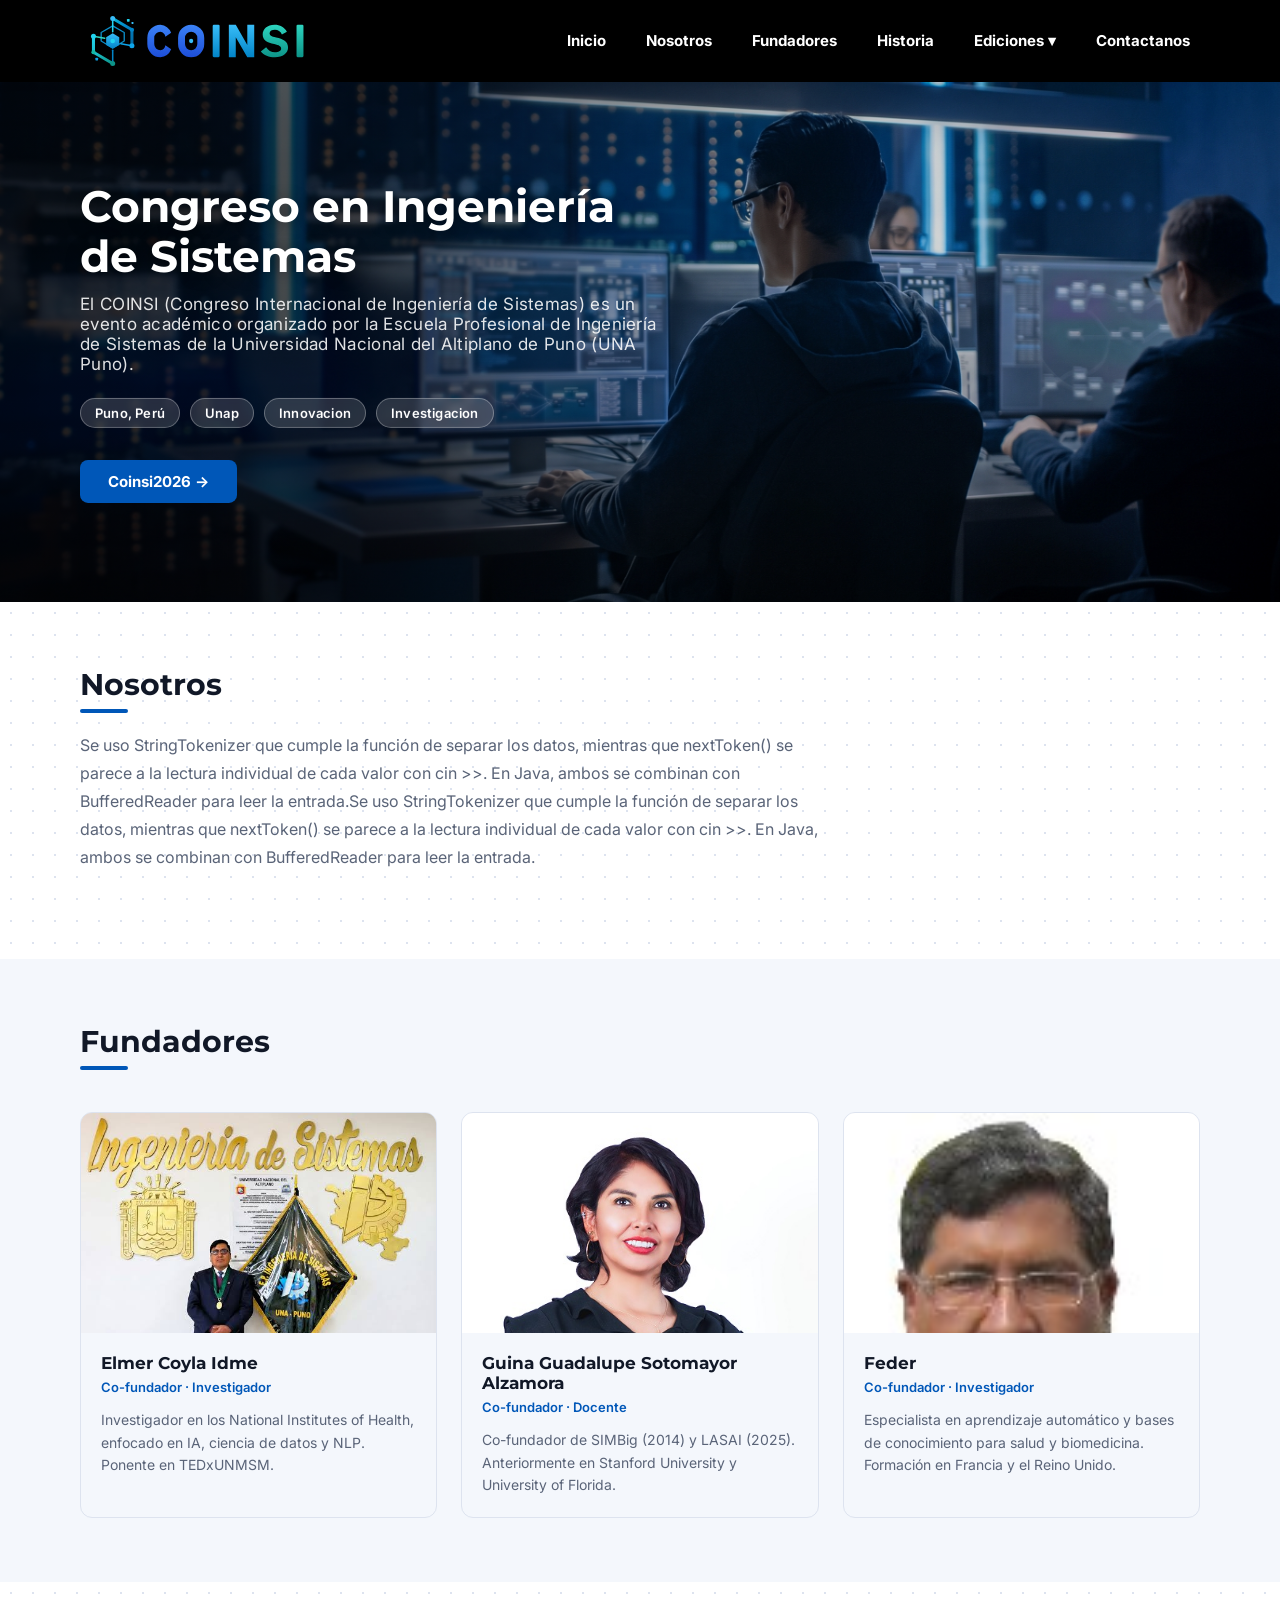
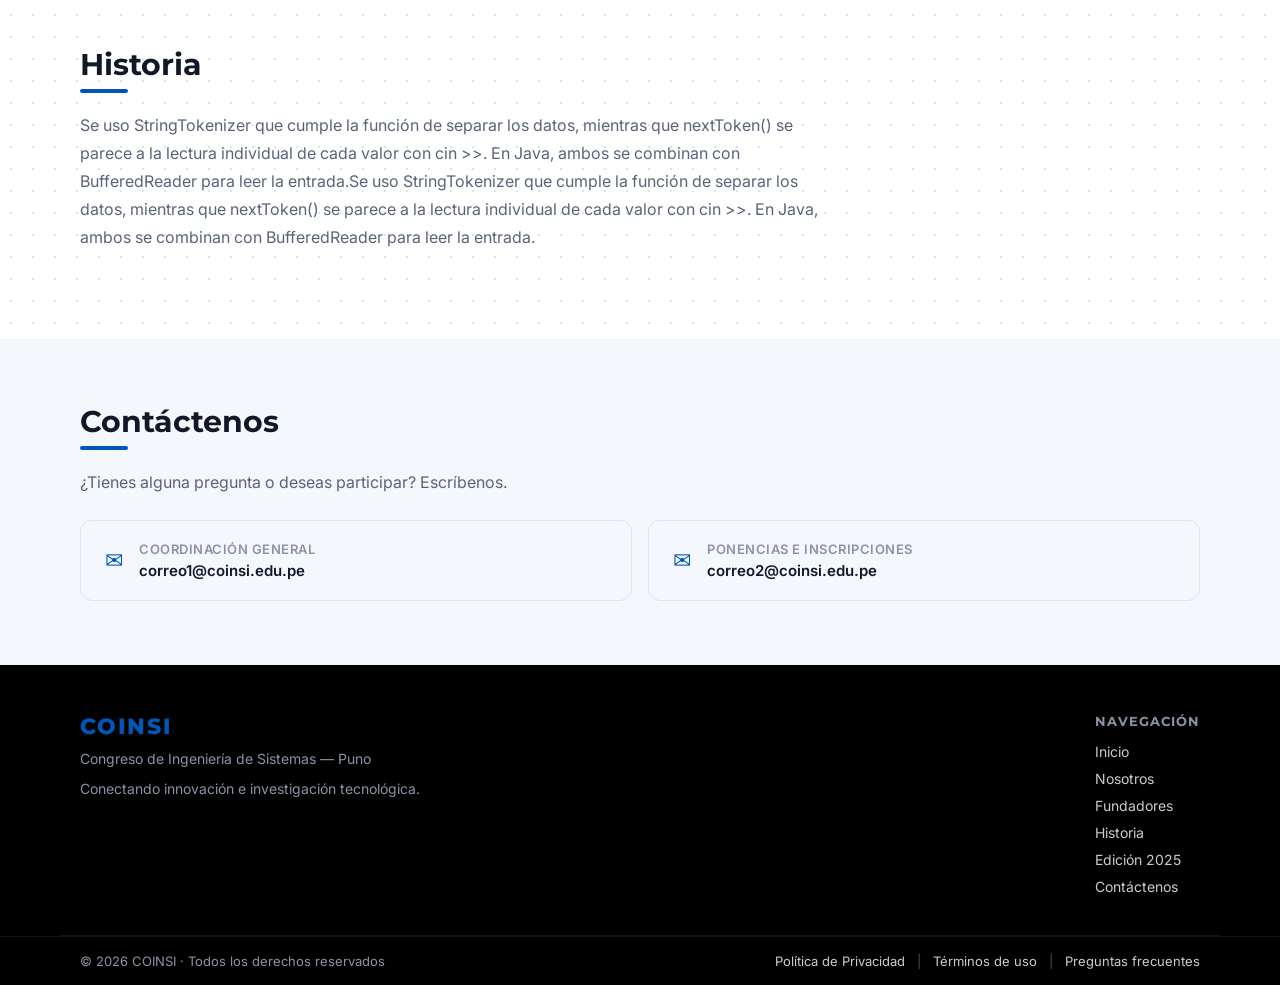
==== index.html @ d9341acd "feat(nav): menú hamburguesa en móvil y offset dinámico de anclas" ====
<!doctype html>
<html lang="en">
<head>
    <meta charset="UTF-8">
    <meta name="viewport" content="width=device-width, initial-scale=1">
    <title>Congreso de Ingenieria de Sistemas Puno</title>
    <link rel="stylesheet" href="coinsi-principal/style.css?v=4">
    <link href="https://fonts.googleapis.com/css2?family=Montserrat:wght@400;600;700;800&family=Inter:wght@400;500;600&display=swap" rel="stylesheet">

</head>
<body>

<header>
    <div class="wrap header-inner">
        <img src="coinsi-principal/images/Logocoinsi.svg" class="logoCongreso">
        <button type="button" class="menu-toggle" aria-label="Abrir menú" aria-controls="menu-principal" aria-expanded="false">
            <span></span>
            <span></span>
            <span></span>
        </button>
        <nav id="menu-principal">
            <a href="#inicio">Inicio</a>
            <a href="#nosotros">Nosotros</a>
            <a href="#fundadores">Fundadores</a>
            <a href="#historia">Historia</a>
            <details class="nav-dropdown">
                <summary>Ediciones ▾</summary>
                <div class="nav-dropdown-menu">
                    <a href="COINSI%202025/index.html" target="_blank" rel="noopener noreferrer">COINSI 2025</a>
                </div>
            </details>
            <a href="#contactenos">Contactanos</a>
        </nav>
    </div>
</header>


<main>

    <div class="portada" id="inicio">
        <img src="coinsi-principal/images/imagenPortada.jpg" class="imagenPortada">
        <div class="portada-overlay"></div>

        <div class="textoPortada">
            <h1 class="portada-titulo">Congreso en Ingeniería de Sistemas</h1>
            <p class="portada-subtitulo">
                El COINSI (Congreso Internacional de Ingeniería de Sistemas) es un evento académico organizado por la
                Escuela Profesional de Ingeniería de Sistemas de la Universidad Nacional del Altiplano de Puno (UNA Puno).
            </p>

            <div class="portada-pills">
                <span class="pill">Puno, Perú</span>
                <span class="pill">Unap</span>
                <span class="pill">Innovacion</span>
                <span class="pill">Investigacion</span>
            </div>

            <a href="#nosotros" class="portada-btn">Coinsi2026 →</a>
        </div>
    </div>


    <section class="sec" id="nosotros">
        <div class="wrap">
            <h2 class="subtitulo">Nosotros</h2>
            <p>Se uso StringTokenizer que cumple la función de separar los datos, mientras que nextToken()
                se parece a la lectura individual de cada valor con cin >>. En Java, ambos se combinan con
                BufferedReader para leer la entrada.Se uso StringTokenizer que cumple la función de separar los datos, mientras que nextToken()
                se parece a la lectura individual de cada valor con cin >>. En Java, ambos se combinan con
                BufferedReader para leer la entrada.</p>
        </div>
    </section>

    <section class="sec" id="fundadores">
        <div class="wrap">
            <h2 class="subtitulo">Fundadores</h2>
            <div class="fundadores-grid">

                <div class="tarjeta">
                    <img src="coinsi-principal/images/docentes/coyla.png" class="tarjeta-foto" alt="Elmer Coyla Idme">
                    <div class="tarjeta-info">
                        <h3>Elmer Coyla Idme</h3>
                        <p class="tarjeta-cargo">Co-fundador · Investigador</p>
                        <p>Investigador en los National Institutes of Health, enfocado en IA, ciencia de datos y NLP. Ponente en TEDxUNMSM.</p>
                    </div>
                </div>

                <div class="tarjeta">
                    <img src="coinsi-principal/images/docentes/guina.png" class="tarjeta-foto" alt="Guina Sotomayor">
                    <div class="tarjeta-info">
                        <h3>Guina Guadalupe Sotomayor Alzamora</h3>
                        <p class="tarjeta-cargo">Co-fundador · Docente</p>
                        <p>Co-fundador de SIMBig (2014) y LASAI (2025). Anteriormente en Stanford University y University of Florida.</p>
                    </div>
                </div>

                <div class="tarjeta">
                    <img src="coinsi-principal/images/docentes/feder.png" class="tarjeta-foto" alt="Feder">
                    <div class="tarjeta-info">
                        <h3>Feder</h3>
                        <p class="tarjeta-cargo">Co-fundador · Investigador</p>
                        <p>Especialista en aprendizaje automático y bases de conocimiento para salud y biomedicina. Formación en Francia y el Reino Unido.</p>
                    </div>
                </div>

            </div>
        </div>
    </section>

    <section class="sec" id="historia">
        <div class="wrap">
            <h2 class="subtitulo">Historia</h2>
            <p>Se uso StringTokenizer que cumple la función de separar los datos, mientras que nextToken()
                se parece a la lectura individual de cada valor con cin >>. En Java, ambos se combinan con
                BufferedReader para leer la entrada.Se uso StringTokenizer que cumple la función de separar los datos, mientras que nextToken()
                se parece a la lectura individual de cada valor con cin >>. En Java, ambos se combinan con
                BufferedReader para leer la entrada.</p>
        </div>
    </section>

    <section class="sec" id="contactenos">
        <div class="wrap">
            <h2 class="subtitulo">Contáctenos</h2>
            <p class="contactenos-desc">¿Tienes alguna pregunta o deseas participar? Escríbenos.</p>
            <div class="contactenos-grid">

                <a href="mailto:correo1@coinsi.edu.pe" class="contacto-card">
                    <span class="contacto-icono">✉</span>
                    <div>
                        <p class="contacto-label">Coordinación general</p>
                        <p class="contacto-email">correo1@coinsi.edu.pe</p>
                    </div>
                </a>

                <a href="mailto:correo2@coinsi.edu.pe" class="contacto-card">
                    <span class="contacto-icono">✉</span>
                    <div>
                        <p class="contacto-label">Ponencias e inscripciones</p>
                        <p class="contacto-email">correo2@coinsi.edu.pe</p>
                    </div>
                </a>

            </div>
        </div>
    </section>

</main>

<footer>
    <div class="wrap footer-inner">

        <div class="footer-marca">
            <span class="footer-nombre">COINSI</span>
            <p class="footer-desc">Congreso de Ingeniería de Sistemas — Puno</p>
            <p class="footer-desc">Conectando innovación e investigación tecnológica.</p>
        </div>

        <div class="footer-links">
            <p class="footer-titulo-links">Navegación</p>
            <a href="#inicio">Inicio</a>
            <a href="#nosotros">Nosotros</a>
            <a href="#fundadores">Fundadores</a>
            <a href="#historia">Historia</a>
            <a href="COINSI%202025/index.html" target="_blank" rel="noopener noreferrer">Edición 2025</a>
            <a href="#contactenos">Contáctenos</a>
        </div>

    </div>

    <div class="footer-legal">
        <div class="wrap footer-legal-inner">
            <p class="footer-copy">© 2026 COINSI · Todos los derechos reservados</p>
            <div class="footer-legal-links">
                <button type="button" class="legal-link" data-dialog="modal-privacidad" aria-haspopup="dialog">Política de Privacidad</button>
                <span class="legal-sep" aria-hidden="true">|</span>
                <button type="button" class="legal-link" data-dialog="modal-terminos" aria-haspopup="dialog">Términos de uso</button>
                <span class="legal-sep" aria-hidden="true">|</span>
                <button type="button" class="legal-link" data-dialog="modal-faq" aria-haspopup="dialog">Preguntas frecuentes</button>
            </div>
        </div>
    </div>
</footer>

<!-- ══════════════════════════════════════════
     VENTANAS LEGALES (sin salir de la página)
     ══════════════════════════════════════════ -->
<dialog class="legal-modal" id="modal-privacidad" aria-labelledby="titulo-privacidad">
    <div class="legal-modal-cabecera">
        <h2 id="titulo-privacidad">Política de Privacidad</h2>
        <button type="button" class="legal-modal-cerrar" aria-label="Cerrar">&times;</button>
    </div>
    <div class="legal-modal-cuerpo">
        <p>En COINSI respetamos tu privacidad. Esta política explica qué información podemos recopilar cuando visitas este sitio y cómo la utilizamos.</p>

        <h3>Información que recopilamos</h3>
        <p>Este sitio no cuenta con formularios de registro. Solo recibimos los datos que tú nos envías voluntariamente por correo electrónico (por ejemplo, tu nombre, correo y mensaje) cuando escribes a nuestras direcciones de contacto.</p>

        <h3>Uso de la información</h3>
        <p>Los datos que nos compartes se utilizan únicamente para responder tus consultas, coordinar inscripciones o ponencias y enviarte información relacionada con el congreso. No vendemos ni compartimos tu información con terceros para fines publicitarios.</p>

        <h3>Cookies</h3>
        <p>Este sitio no utiliza cookies de seguimiento ni de publicidad. El navegador puede almacenar información técnica necesaria para el funcionamiento de la página.</p>

        <h3>Enlaces externos</h3>
        <p>La página puede incluir enlaces a sitios de terceros, como ediciones anteriores o redes sociales. No somos responsables de las políticas de privacidad de esos sitios.</p>

        <h3>Tus derechos</h3>
        <p>Puedes solicitar el acceso, la corrección o la eliminación de los datos que nos hayas enviado escribiendo a <a href="mailto:correo1@coinsi.edu.pe">correo1@coinsi.edu.pe</a>.</p>

        <h3>Cambios en esta política</h3>
        <p>Podemos actualizar esta política cuando sea necesario. La versión vigente será siempre la publicada en esta página.</p>

        <p class="legal-nota">Última actualización: 2026</p>
    </div>
</dialog>

<dialog class="legal-modal" id="modal-terminos" aria-labelledby="titulo-terminos">
    <div class="legal-modal-cabecera">
        <h2 id="titulo-terminos">Términos de uso</h2>
        <button type="button" class="legal-modal-cerrar" aria-label="Cerrar">&times;</button>
    </div>
    <div class="legal-modal-cuerpo">
        <p>Al navegar por este sitio aceptas los siguientes términos. Si no estás de acuerdo, te pedimos no utilizar la página.</p>

        <h3>Finalidad del sitio</h3>
        <p>Este sitio tiene fines informativos y académicos: difundir el COINSI, sus actividades, ediciones anteriores y canales de contacto.</p>

        <h3>Propiedad intelectual</h3>
        <p>Los textos, logotipos, imágenes y demás contenidos pertenecen a COINSI, a la Universidad Nacional del Altiplano de Puno o se utilizan con autorización. No está permitida su reproducción o uso comercial sin autorización previa.</p>

        <h3>Uso adecuado</h3>
        <p>Te comprometes a utilizar el sitio de forma lícita y respetuosa. No está permitido intentar vulnerar su seguridad, alterar su contenido ni usarlo para fines que perjudiquen a terceros.</p>

        <h3>Exactitud de la información</h3>
        <p>Procuramos mantener la información actualizada. Sin embargo, las fechas, el programa y otras actividades pueden cambiar; la información oficial se comunicará por esta página y por nuestros canales de contacto.</p>

        <h3>Enlaces externos</h3>
        <p>Los enlaces a otros sitios se ofrecen como referencia. No controlamos ni somos responsables de su contenido o disponibilidad.</p>

        <h3>Modificaciones</h3>
        <p>Podemos actualizar estos términos en cualquier momento. El uso continuado del sitio implica la aceptación de la versión vigente.</p>

        <h3>Contacto</h3>
        <p>Para cualquier consulta sobre estos términos, escríbenos a <a href="mailto:correo1@coinsi.edu.pe">correo1@coinsi.edu.pe</a>.</p>

        <p class="legal-nota">Última actualización: 2026</p>
    </div>
</dialog>

<dialog class="legal-modal" id="modal-faq" aria-labelledby="titulo-faq">
    <div class="legal-modal-cabecera">
        <h2 id="titulo-faq">Preguntas frecuentes</h2>
        <button type="button" class="legal-modal-cerrar" aria-label="Cerrar">&times;</button>
    </div>
    <div class="legal-modal-cuerpo">
        <details class="faq-item">
            <summary>¿Qué es COINSI?</summary>
            <p>COINSI es el Congreso Internacional de Ingeniería de Sistemas, organizado por la Escuela Profesional de Ingeniería de Sistemas de la Universidad Nacional del Altiplano de Puno. Es un espacio para compartir investigación, innovación y experiencias en el área.</p>
        </details>

        <details class="faq-item">
            <summary>¿Dónde se realiza el congreso?</summary>
            <p>En Puno, Perú, en la Universidad Nacional del Altiplano. Las fechas y el lugar exacto se publican en la portada de este sitio y en nuestros canales oficiales.</p>
        </details>

        <details class="faq-item">
            <summary>¿Cómo puedo participar?</summary>
            <p>Puedes participar como asistente, ponente o institución colaboradora. Escríbenos a <a href="mailto:correo1@coinsi.edu.pe">correo1@coinsi.edu.pe</a> y te orientaremos según tu caso.</p>
        </details>

        <details class="faq-item">
            <summary>¿Cómo me inscribo?</summary>
            <p>La inscripción se habilita según el cronograma del congreso. Para conocer el proceso y las tarifas vigentes, consulta con el equipo de coordinación en <a href="mailto:correo2@coinsi.edu.pe">correo2@coinsi.edu.pe</a>.</p>
        </details>

        <details class="faq-item">
            <summary>¿Puedo presentar un trabajo?</summary>
            <p>Sí. Las convocatorias para ponencias se anuncian en esta página y en nuestras redes. Escríbenos para conocer los requisitos, plazos y áreas temáticas.</p>
        </details>

        <details class="faq-item">
            <summary>¿Dónde puedo ver ediciones anteriores?</summary>
            <p>Puedes visitar la edición <a href="COINSI%202025/index.html" target="_blank" rel="noopener noreferrer">COINSI 2025</a> desde el menú de navegación.</p>
        </details>

        <details class="faq-item">
            <summary>¿Cómo puedo contactarlos?</summary>
            <p>Escríbenos a <a href="mailto:correo1@coinsi.edu.pe">correo1@coinsi.edu.pe</a> (coordinación general) o a <a href="mailto:correo2@coinsi.edu.pe">correo2@coinsi.edu.pe</a> (ponencias e inscripciones).</p>
        </details>
    </div>
</dialog>

<script src="coinsi-principal/script.js?v=2"></script>
</body>
</html>
---- coinsi-principal/style.css ----
:root{
    --azul:          #0057B8;  /* azul de la facultad — acento coinsi-principal  */
    --azul-hover:    #0046a0;  /* azul mas oscuro para hovers             */
    --header-bg:     #000000;  /* azul noche — header y footer            */
    --fondo:         #ffffff;  /* fondo de la pagina                      */
    --fondo-tarjeta: #f4f7fc;  /* blanco con tinte azul para tarjetas     */
    --texto:         #111827;  /* texto coinsi-principal (casi negro)             */
    --texto-suave:   #5a6478;  /* texto secundario / descripciones        */
    --texto-muted:   #8a93a6;  /* etiquetas, labels, copyright            */
    --borde:         #dde3ef;  /* bordes sutiles                          */
    --header-height: 85px;     /* Altura real del header (la ajusta JS)   */
}

html{
    scroll-behavior: smooth;
}
/* Deja libre la altura del header fijo al saltar a una seccion */
section[id],
.portada{
    scroll-margin-top: calc(var(--header-height) + 12px);
}
h1, h2, h3{
    font-family: 'Montserrat', sans-serif;
    font-weight: 700;
    color: var(--texto);
}
body{
    margin: 0;
    font-family: 'Inter', sans-serif;
    background-color: var(--fondo);
    color: var(--texto);
}

/* ══════════════════════════════════════════
   WRAP — patron de simbig.org
   Una sola clase controla el ancho maximo y
   el centrado. Todo lo que use .wrap queda
   automaticamente alineado en la misma recta.
   - max-width: ancho maximo del contenido
   - margin: 0 auto: centra el bloque
   - padding: 0 20px: margen de seguridad movil
   ══════════════════════════════════════════ */
.wrap{
    max-width: 1160px;
    margin: 0 auto;
    padding: 0 20px;
    box-sizing: border-box;
}

/* ══════════════════════════════════════════
   HEADER
   El header ocupa el 100% de ancho (color de
   fondo). El contenido interno lo centra
   .header-inner que tambien es .wrap.
   ══════════════════════════════════════════ */
header{
    background-color: var(--header-bg);
    position: sticky;
    top: 0;
    z-index: 1000;
}

.header-inner{
    display: flex;
    justify-content: space-between;
    align-items: center;
    padding-top: 10px;
    padding-bottom: 10px;
    flex-wrap: wrap;
    gap: 16px;
}

.logoCongreso{
    width: 250px;
    transition: transform 0.2s;
}
.logoCongreso:hover{
    transform: scale(1.04);
}

/* ── Botón hamburguesa (solo se muestra en móvil) ── */
.menu-toggle{
    display: none;
    flex-direction: column;
    justify-content: center;
    align-items: center;
    gap: 5px;
    width: 44px;
    height: 44px;
    padding: 0;
    border: 1px solid rgba(255,255,255,0.25);
    border-radius: 10px;
    background: transparent;
    cursor: pointer;
    flex-shrink: 0;
    transition: background-color 0.2s, border-color 0.2s;
}

.menu-toggle span{
    display: block;
    width: 22px;
    height: 2px;
    border-radius: 2px;
    background: #fff;
    transition: transform 0.25s ease, opacity 0.2s ease;
}

.menu-toggle:hover,
.menu-toggle:focus-visible{
    background: var(--azul);
    border-color: var(--azul);
}

/* Convierte las tres lineas en una X al abrir */
header.menu-abierto .menu-toggle span:nth-child(1){
    transform: translateY(7px) rotate(45deg);
}
header.menu-abierto .menu-toggle span:nth-child(2){
    opacity: 0;
}
header.menu-abierto .menu-toggle span:nth-child(3){
    transform: translateY(-7px) rotate(-45deg);
}

nav{
    display: flex;
    gap: 20px;
    font-size: 15px;
    flex-wrap: wrap;
}

nav a{
    display: inline-block;
    font-weight: bold;
    text-decoration: none;
    color: white;
    padding: 10px;
    transition: background-color 0.2s, transform 0.2s;
}

nav a:hover{
    background-color: var(--azul);
    border-radius: 15px;
    transform: scale(1.05);
}

/* ── Dropdown nativo (details/summary) ── */
.nav-dropdown{
    position: relative;
}

.nav-dropdown summary{
    display: inline-block;
    font-weight: bold;
    color: white;
    padding: 10px;
    cursor: pointer;
    font-size: 15px;
    list-style: none;            /* quita el triangulito por defecto */
    transition: background-color 0.2s, transform 0.2s;
}

.nav-dropdown summary::-webkit-details-marker{ display: none; }

.nav-dropdown summary:hover{
    background-color: var(--azul);
    border-radius: 15px;
    transform: scale(1.05);
}

.nav-dropdown-menu{
    position: absolute;
    top: calc(100% + 6px);
    left: 0;
    min-width: 160px;
    background: var(--header-bg);
    border: 1px solid rgba(255,255,255,0.12);
    border-radius: 10px;
    padding: 6px;
    box-shadow: 0 8px 20px rgba(0,0,0,0.3);
    z-index: 1100;
}

.nav-dropdown-menu a{
    display: block;
    color: white;
    text-decoration: none;
    padding: 9px 14px;
    font-size: 14px;
    font-weight: 500;
    border-radius: 7px;
    transition: background-color 0.2s;
}

.nav-dropdown-menu a:hover{
    background-color: var(--azul);
}

/* ══════════════════════════════════════════
   PORTADA
   ══════════════════════════════════════════ */
.imagenPortada{
    width: 100%;
    height: 520px;
    object-fit: cover;
    display: block;
}

.portada{
    position: relative;
}

/* Overlay oscuro sobre la foto — mejora legibilidad del texto */
.portada-overlay{
    position: absolute;
    inset: 0;                                         /* cubre toda la portada */
    background: linear-gradient(
        to right,
        rgba(0, 0, 0, 0.65) 0%,
        rgba(0, 0, 0, 0.25) 60%,
        transparent 100%
    );
}

/* left: max(20px, calc(50% - 560px)) sigue
   matematicamente el borde izquierdo del .wrap
   en cualquier tamaño de pantalla.            */
.textoPortada{
    position: absolute;
    top: 50%;
    transform: translateY(-50%);                      /* centrado vertical exacto */
    left: max(20px, calc(50% - 560px));
    color: white;
    max-width: 600px;
    z-index: 1;                                       /* encima del overlay */
}

.portada-titulo{
    margin: 0 0 12px 0;
    font-size: 44px;
    color: white;
    line-height: 1.15;
    text-shadow: 0 2px 16px rgba(0,0,0,0.4);
}

.portada-subtitulo{
    margin: 0 0 24px 0;
    font-size: 17px;
    color: rgba(255,255,255,0.88);
    font-weight: 400;
    letter-spacing: 0.3px;
}

/* Cajitas en fila debajo del subtitulo */
.portada-pills{
    display: flex;
    flex-wrap: wrap;
    gap: 10px;
    margin-bottom: 32px;
}

.pill{
    background: rgba(255,255,255,0.15);
    border: 1px solid rgba(255,255,255,0.3);
    color: white;
    font-size: 13px;
    font-weight: 600;
    padding: 6px 14px;
    border-radius: 999px;
    backdrop-filter: blur(4px);
    letter-spacing: 0.2px;
}

/* Boton CTA */
.portada-btn{
    display: inline-block;
    background-color: var(--azul);
    color: white;
    text-decoration: none;
    font-weight: 700;
    font-size: 15px;
    padding: 12px 28px;
    border-radius: 8px;
    transition: background-color 0.2s, transform 0.2s;
}

.portada-btn:hover{
    background-color: var(--azul-hover);
    transform: translateY(-2px);
}

/* ══════════════════════════════════════════
   SECCIONES — fondos alternados
   odd  (1,3) = blanco con puntitos
   even (2,4) = azul muy claro, sin puntitos
   ══════════════════════════════════════════ */
.sec{
    padding: 64px 0;
}

/* Titulos de cada seccion con linea azul decorativa */
.subtitulo{
    font-size: 30px;
    margin: 0 0 28px 0;
    position: relative;
    display: inline-block;
}

.subtitulo::after{
    content: '';
    position: absolute;
    bottom: -10px;
    left: 0;
    width: 48px;
    height: 4px;
    background-color: var(--azul);
    border-radius: 2px;
}

/* Parrafos de lectura general estilizados para maxima legibilidad */
.sec > .wrap > p{
    color: var(--texto-suave);
    line-height: 1.75;
    font-size: 16px;
    max-width: 760px;
    margin: 0 0 24px 0;
}

/* Secciones impares: fondo blanco + patron de puntos con CSS puro */
.sec:nth-of-type(odd){
    background-color: var(--fondo);
    background-image: radial-gradient(circle, var(--borde) 1.2px, transparent 1.2px);
    background-size: 22px 22px;
}

/* Secciones pares: fondo azul claro, limpio */
.sec:nth-of-type(even){
    background-color: var(--fondo-tarjeta);
}

/* ══════════════════════════════════════════
   FUNDADORES
   ══════════════════════════════════════════ */
.fundadores{
    padding: 40px 0;
}

.fundadores-grid{
    display: grid;
    grid-template-columns: repeat(auto-fit, minmax(260px, 1fr));
    gap: 24px;
    margin-top: 24px;
}

.tarjeta{
    background: var(--fondo-tarjeta);
    border-radius: 12px;
    overflow: hidden;
    border: 1px solid var(--borde);
    transition: transform 0.2s, box-shadow 0.2s;
}

.tarjeta:hover{
    transform: translateY(-4px);
    box-shadow: 0 8px 24px rgba(0, 87, 184, 0.12);
}

/* La foto ocupa el ancho completo de la tarjeta.
   object-position: top muestra la cara, no el torso.
   background-color: placeholder mientras no hay foto. */
.tarjeta-foto{
    width: 100%;
    height: 220px;
    object-fit: cover;
    object-position: top;
    display: block;
    background-color: var(--borde);
}

.tarjeta-info{
    padding: 20px;
}

.tarjeta-info h3{
    margin: 0 0 4px 0;
    font-size: 17px;
}

.tarjeta-info .tarjeta-cargo{
    margin: 0 0 12px 0;
    font-size: 13px;
    font-weight: 600;
    color: var(--azul);
}

.tarjeta-info p{
    margin: 0;
    font-size: 14px;
    color: var(--texto-suave);
    line-height: 1.6;
}

/* ══════════════════════════════════════════
   CONTACTENOS
   ══════════════════════════════════════════ */
.contactenos{
    padding: 40px 0;
}

.contactenos-desc{
    margin: 0 0 24px 0;
    color: var(--texto-suave);
    font-size: 15px;
}

.contactenos-grid{
    display: grid;
    grid-template-columns: repeat(auto-fit, minmax(260px, 1fr));
    gap: 16px;
}

.contacto-card{
    display: flex;
    align-items: center;
    gap: 16px;
    padding: 20px 24px;
    background: var(--fondo-tarjeta);
    border-radius: 12px;
    border: 1px solid var(--borde);
    text-decoration: none;
    color: inherit;
    transition: border-color 0.2s, box-shadow 0.2s;
}

.contacto-card:hover{
    border-color: var(--azul);
    box-shadow: 0 4px 16px rgba(0, 87, 184, 0.1);
}

.contacto-icono{
    font-size: 22px;
    color: var(--azul);
    flex-shrink: 0;
}

.contacto-card .contacto-label{
    margin: 0 0 4px 0;
    font-size: 13px;
    font-weight: 600;
    color: var(--texto-muted);
    text-transform: uppercase;
    letter-spacing: 0.5px;
}

.contacto-card .contacto-email{
    margin: 0;
    font-size: 15px;
    font-weight: 600;
    color: var(--texto);
}

/* ══════════════════════════════════════════
   FOOTER
   ══════════════════════════════════════════ */
footer{
    background-color: var(--header-bg);
    color: white;
    padding-top: 48px;
}

.footer-inner{
    display: flex;
    justify-content: space-between;
    align-items: flex-start;
    gap: 40px;
    padding-bottom: 40px;
    border-bottom: 1px solid rgba(255,255,255,0.08);
}

.footer-marca{
    display: flex;
    flex-direction: column;
    gap: 8px;
}

.footer-nombre{
    font-family: 'Montserrat', sans-serif;
    font-size: 22px;
    font-weight: 800;
    letter-spacing: 2px;
    color: var(--azul);
}

.footer-desc{
    margin: 0;
    color: var(--texto-muted);
    font-size: 14px;
    line-height: 1.6;
}

.footer-links{
    display: flex;
    flex-direction: column;
    gap: 10px;
}

.footer-titulo-links{
    margin: 0 0 4px 0;
    font-family: 'Montserrat', sans-serif;
    font-weight: 700;
    font-size: 13px;
    letter-spacing: 1px;
    text-transform: uppercase;
    color: var(--texto-muted);
}

.footer-links a{
    text-decoration: none;
    color: #ccc;
    font-size: 14px;
    transition: color 0.2s;
}

.footer-links a:hover{
    color: var(--azul);
}

/* ── Barra legal inferior ── */
.footer-legal{
    border-top: 1px solid rgba(255,255,255,0.08);
}

.footer-legal-inner{
    display: flex;
    justify-content: space-between;
    align-items: center;
    gap: 16px;
    flex-wrap: wrap;
    padding-top: 16px;
    padding-bottom: 16px;
}

.footer-copy{
    margin: 0;
    font-size: 13px;
    color: var(--texto-muted);
}

.footer-legal-links{
    display: flex;
    align-items: center;
    gap: 12px;
    flex-wrap: wrap;
    font-size: 13px;
}

.legal-link{
    background: none;
    border: 0;
    padding: 0;
    font-family: inherit;
    font-size: 13px;
    color: #ccc;
    cursor: pointer;
    transition: color 0.2s;
}

.legal-link:hover,
.legal-link:focus-visible{
    color: var(--azul);
    text-decoration: underline;
}

.legal-sep{
    color: rgba(255,255,255,0.3);
}

/* ══════════════════════════════════════════
   VENTANAS LEGALES (Privacy, Terms, FAQ)
   Se abren sobre la misma página, sin
   cargar un HTML completo adicional.
   ══════════════════════════════════════════ */
body.modal-abierto{
    overflow: hidden;
}

.legal-modal{
    width: min(720px, calc(100% - 40px));
    max-height: 85vh;
    margin: auto;
    padding: 0;
    border: 0;
    border-radius: 14px;
    background: var(--fondo);
    color: var(--texto);
    box-shadow: 0 24px 60px rgba(0,0,0,0.35);
    overflow: hidden;
}

.legal-modal[open]{
    display: flex;
    flex-direction: column;
    animation: modalIn 0.22s ease-out;
}

.legal-modal::backdrop{
    background: rgba(0,0,0,0.6);
    backdrop-filter: blur(2px);
}

@keyframes modalIn{
    from{ opacity: 0; transform: translateY(12px) scale(0.98); }
    to{ opacity: 1; transform: translateY(0) scale(1); }
}

.legal-modal-cabecera{
    display: flex;
    align-items: center;
    justify-content: space-between;
    gap: 16px;
    padding: 20px 26px;
    border-bottom: 1px solid var(--borde);
    background: var(--fondo-tarjeta);
}

.legal-modal-cabecera h2{
    margin: 0;
    font-size: 21px;
    color: var(--texto);
}

.legal-modal-cerrar{
    flex-shrink: 0;
    width: 36px;
    height: 36px;
    display: grid;
    place-items: center;
    border: 0;
    border-radius: 50%;
    background: transparent;
    color: var(--texto-suave);
    font-size: 26px;
    line-height: 1;
    cursor: pointer;
    transition: background-color 0.2s, color 0.2s;
}

.legal-modal-cerrar:hover,
.legal-modal-cerrar:focus-visible{
    background: var(--azul);
    color: white;
}

.legal-modal-cuerpo{
    padding: 24px 26px 28px;
    overflow-y: auto;
    color: var(--texto-suave);
    font-size: 15px;
    line-height: 1.75;
}

.legal-modal-cuerpo p{
    margin: 0 0 14px 0;
}

.legal-modal-cuerpo h3{
    margin: 22px 0 8px 0;
    font-size: 16px;
    color: var(--texto);
}

.legal-modal-cuerpo h3:first-child{
    margin-top: 0;
}

.legal-modal-cuerpo a{
    color: var(--azul);
    font-weight: 600;
    text-decoration: none;
}

.legal-modal-cuerpo a:hover{
    text-decoration: underline;
}

.legal-nota{
    margin-top: 22px !important;
    padding-top: 14px;
    border-top: 1px solid var(--borde);
    font-size: 12px;
    color: var(--texto-muted);
}

/* ── Preguntas frecuentes (acordeón) ── */
.faq-item{
    border: 1px solid var(--borde);
    border-radius: 10px;
    padding: 0 16px;
    margin-bottom: 10px;
    background: var(--fondo-tarjeta);
    transition: border-color 0.2s;
}

.faq-item[open]{
    border-color: var(--azul);
}

.faq-item summary{
    padding: 14px 0;
    font-family: 'Montserrat', sans-serif;
    font-size: 14.5px;
    font-weight: 600;
    color: var(--texto);
    cursor: pointer;
    list-style: none;
}

.faq-item summary::-webkit-details-marker{
    display: none;
}

.faq-item summary::after{
    content: '+';
    float: right;
    margin-left: 12px;
    color: var(--azul);
    font-size: 18px;
    line-height: 1;
}

.faq-item[open] summary::after{
    content: '−';
}

.faq-item p{
    margin: 0 0 14px 0;
    font-size: 14px;
}

/* ── Responsive ── */
@media (max-width: 640px){
    .footer-legal-inner{
        flex-direction: column;
        justify-content: center;
        text-align: center;
    }

    .footer-legal-links{
        justify-content: center;
        gap: 10px 16px;
    }

    .legal-sep{
        display: none;
    }

    .legal-modal-cabecera{
        padding: 16px 18px;
    }

    .legal-modal-cabecera h2{
        font-size: 18px;
    }

    .legal-modal-cuerpo{
        padding: 20px 18px 22px;
        font-size: 14px;
    }
}

/* ══════════════════════════════════════════
   NAVEGACIÓN MÓVIL
   El menú se oculta y se abre con el botón
   hamburguesa. Se cierra al elegir una opción,
   al tocar fuera o con la tecla Escape.
   ══════════════════════════════════════════ */
@media (max-width: 980px){
    .header-inner{
        flex-wrap: nowrap;
        gap: 12px;
        padding-top: 8px;
        padding-bottom: 8px;
    }

    .logoCongreso{
        width: 190px;
    }

    .menu-toggle{
        display: flex;
    }

    nav{
        display: none;
        position: absolute;
        top: 100%;
        left: 0;
        right: 0;
        flex-direction: column;
        flex-wrap: nowrap;
        gap: 4px;
        padding: 10px 20px 18px;
        background: var(--header-bg);
        border-top: 1px solid rgba(255,255,255,0.12);
        box-shadow: 0 14px 24px rgba(0,0,0,0.35);
        max-height: calc(100vh - 70px);
        overflow-y: auto;
        overflow-x: hidden;
    }

    header.menu-abierto nav{
        display: flex;
    }

    nav a,
    .nav-dropdown summary{
        display: block;
        width: 100%;
        box-sizing: border-box;
        padding: 12px 14px;
        font-size: 16px;
        border-radius: 9px;
    }

    nav a:hover,
    .nav-dropdown summary:hover{
        transform: none;
    }

    .nav-dropdown{
        width: 100%;
    }

    .nav-dropdown-menu{
        position: static;
        min-width: 0;
        margin: 2px 0 6px;
        padding: 4px;
        background: rgba(255,255,255,0.06);
        border: 0;
        box-shadow: none;
    }

    .nav-dropdown-menu a{
        padding: 11px 14px;
        font-size: 15px;
    }
}
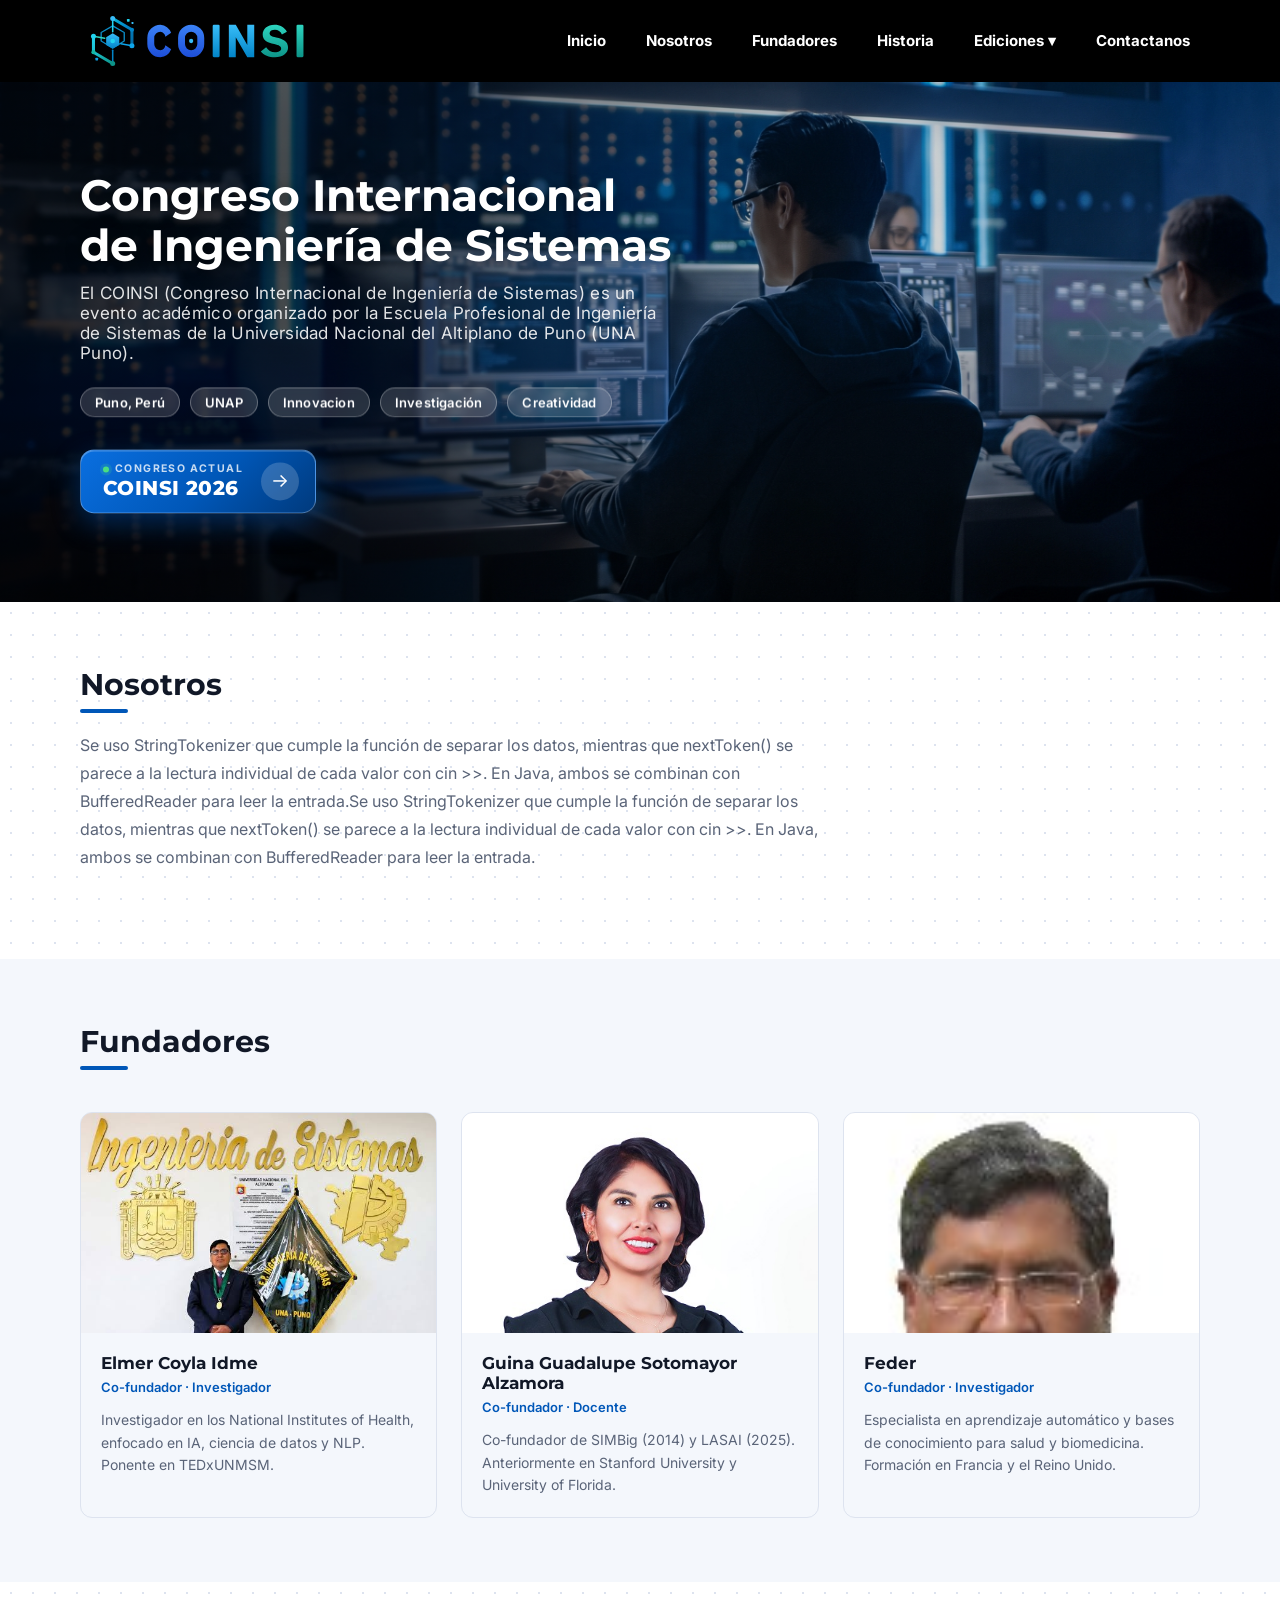
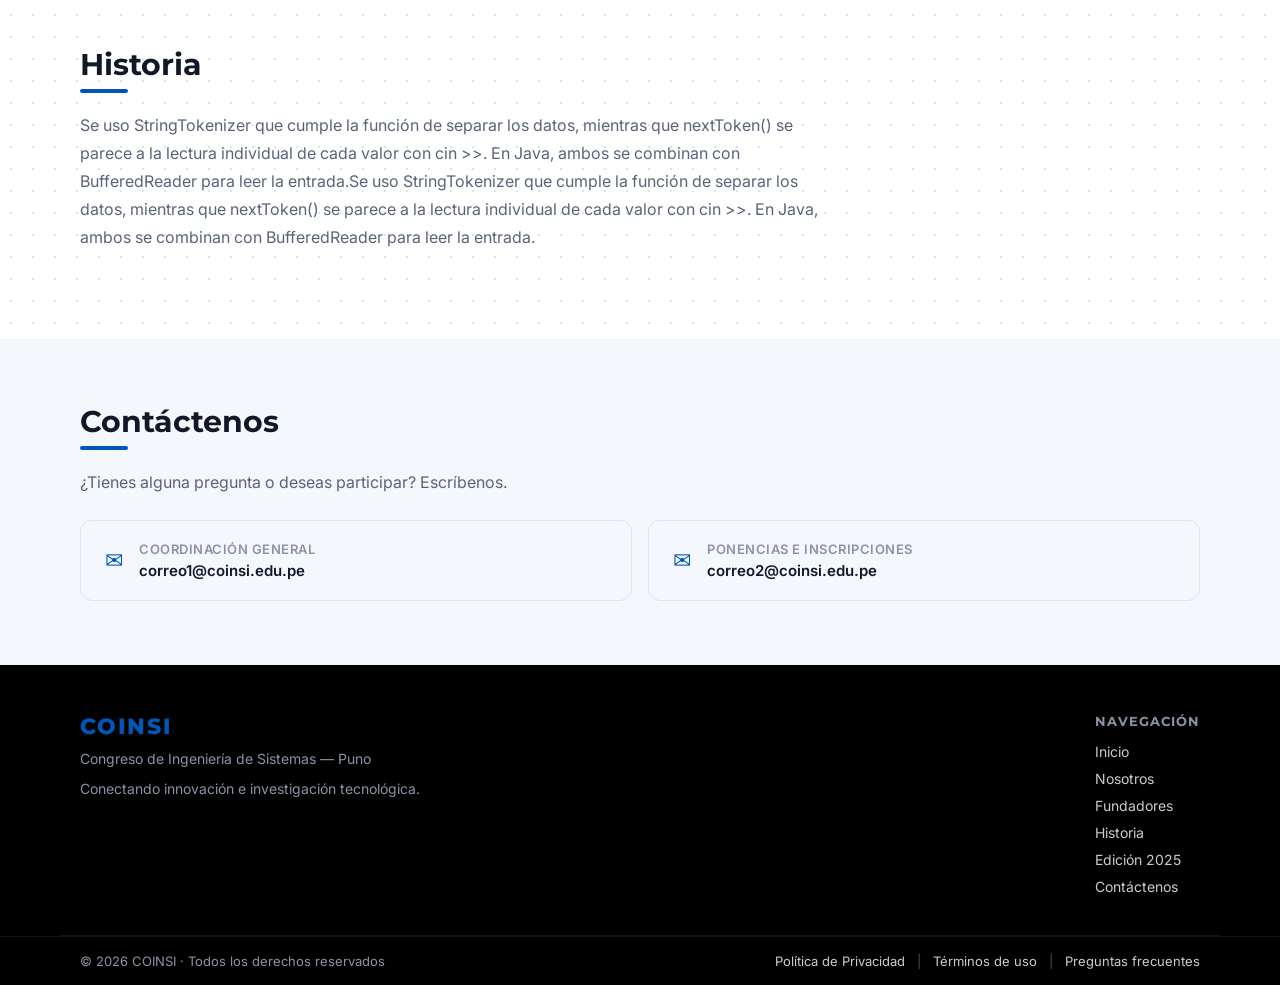
==== commit 1a1f1945: "feat(hero): boton CTA al congreso actual y textos de portada" ====
--- a/index.html
+++ b/index.html
@@ -4,7 +4,7 @@
     <meta charset="UTF-8">
     <meta name="viewport" content="width=device-width, initial-scale=1">
     <title>Congreso de Ingenieria de Sistemas Puno</title>
-    <link rel="stylesheet" href="coinsi-principal/style.css?v=4">
+    <link rel="stylesheet" href="coinsi-principal/style.css?v=5">
     <link href="https://fonts.googleapis.com/css2?family=Montserrat:wght@400;600;700;800&family=Inter:wght@400;500;600&display=swap" rel="stylesheet">
 
 </head>
@@ -42,7 +42,7 @@
         <div class="portada-overlay"></div>
 
         <div class="textoPortada">
-            <h1 class="portada-titulo">Congreso en Ingeniería de Sistemas</h1>
+            <h1 class="portada-titulo">Congreso Internacional de Ingeniería de Sistemas</h1>
             <p class="portada-subtitulo">
                 El COINSI (Congreso Internacional de Ingeniería de Sistemas) es un evento académico organizado por la
                 Escuela Profesional de Ingeniería de Sistemas de la Universidad Nacional del Altiplano de Puno (UNA Puno).
@@ -50,12 +50,20 @@
 
             <div class="portada-pills">
                 <span class="pill">Puno, Perú</span>
-                <span class="pill">Unap</span>
+                <span class="pill">UNAP</span>
                 <span class="pill">Innovacion</span>
-                <span class="pill">Investigacion</span>
+                <span class="pill">Investigación</span>
+                <span class="pill">Creatividad</span>
+
             </div>
 
-            <a href="#nosotros" class="portada-btn">Coinsi2026 →</a>
+            <a href="COINSI%202026/index.html" class="portada-btn portada-btn-2026">
+                <span class="portada-btn-texto">
+                    <span class="portada-btn-etiqueta">Congreso actual</span>
+                    <span class="portada-btn-titulo">COINSI 2026</span>
+                </span>
+                <span class="portada-btn-flecha" aria-hidden="true">→</span>
+            </a>
         </div>
     </div>
 
--- a/coinsi-principal/style.css
+++ b/coinsi-principal/style.css
@@ -272,22 +272,129 @@
     letter-spacing: 0.2px;
 }
 
-/* Boton CTA */
+/* Boton CTA — acceso al congreso actual */
 .portada-btn{
-    display: inline-block;
-    background-color: var(--azul);
+    position: relative;
+    display: inline-flex;
+    align-items: center;
+    gap: 18px;
+    overflow: hidden;
+    padding: 12px 16px 12px 22px;
+    border: 1px solid rgba(255,255,255,0.28);
+    border-radius: 14px;
+    background: linear-gradient(135deg, #0a6fe0 0%, var(--azul) 55%, #003a7d 100%);
     color: white;
     text-decoration: none;
+    box-shadow:
+        0 10px 28px rgba(0,87,184,0.45),
+        inset 0 1px 0 rgba(255,255,255,0.25);
+    transition: transform 0.25s ease, box-shadow 0.25s ease, filter 0.25s ease;
+}
+
+/* Destello que recorre el boton al pasar el mouse */
+.portada-btn::before{
+    content: '';
+    position: absolute;
+    top: 0;
+    left: -70%;
+    width: 45%;
+    height: 100%;
+    background: linear-gradient(100deg, transparent, rgba(255,255,255,0.35), transparent);
+    transform: skewX(-20deg);
+    transition: left 0.6s ease;
+    pointer-events: none;
+}
+
+.portada-btn:hover{
+    transform: translateY(-3px);
+    filter: brightness(1.06);
+    box-shadow:
+        0 16px 34px rgba(0,87,184,0.55),
+        inset 0 1px 0 rgba(255,255,255,0.3);
+}
+
+.portada-btn:hover::before{
+    left: 125%;
+}
+
+.portada-btn:focus-visible{
+    outline: 3px solid rgba(255,255,255,0.9);
+    outline-offset: 3px;
+}
+
+.portada-btn:active{
+    transform: translateY(-1px);
+}
+
+.portada-btn-texto{
+    display: flex;
+    flex-direction: column;
+    gap: 2px;
+}
+
+.portada-btn-etiqueta{
+    display: flex;
+    align-items: center;
+    gap: 6px;
+    font-size: 10.5px;
     font-weight: 700;
-    font-size: 15px;
-    padding: 12px 28px;
-    border-radius: 8px;
-    transition: background-color 0.2s, transform 0.2s;
-}
-
-.portada-btn:hover{
-    background-color: var(--azul-hover);
-    transform: translateY(-2px);
+    letter-spacing: 1.4px;
+    text-transform: uppercase;
+    color: rgba(255,255,255,0.78);
+}
+
+/* Punto verde: indica que es la edicion vigente */
+.portada-btn-etiqueta::before{
+    content: '';
+    width: 6px;
+    height: 6px;
+    border-radius: 50%;
+    background: #4ade80;
+    box-shadow: 0 0 0 3px rgba(74,222,128,0.18);
+    animation: pulsoPunto 2s ease-in-out infinite;
+}
+
+.portada-btn-titulo{
+    font-family: 'Montserrat', sans-serif;
+    font-size: 20px;
+    font-weight: 800;
+    letter-spacing: 0.4px;
+    line-height: 1.1;
+}
+
+.portada-btn-flecha{
+    display: grid;
+    place-items: center;
+    width: 38px;
+    height: 38px;
+    flex-shrink: 0;
+    border-radius: 50%;
+    background: rgba(255,255,255,0.18);
+    font-size: 19px;
+    line-height: 1;
+    transition: transform 0.25s ease, background-color 0.25s ease, color 0.25s ease;
+}
+
+.portada-btn:hover .portada-btn-flecha{
+    transform: translateX(4px);
+    background: white;
+    color: var(--azul);
+}
+
+@keyframes pulsoPunto{
+    0%, 100%{ box-shadow: 0 0 0 3px rgba(74,222,128,0.18); }
+    50%{ box-shadow: 0 0 0 6px rgba(74,222,128,0.05); }
+}
+
+/* Respeta la preferencia de reducir movimiento */
+@media (prefers-reduced-motion: reduce){
+    .portada-btn,
+    .portada-btn::before,
+    .portada-btn-flecha,
+    .portada-btn-etiqueta::before{
+        transition: none;
+        animation: none;
+    }
 }
 
 /* ══════════════════════════════════════════
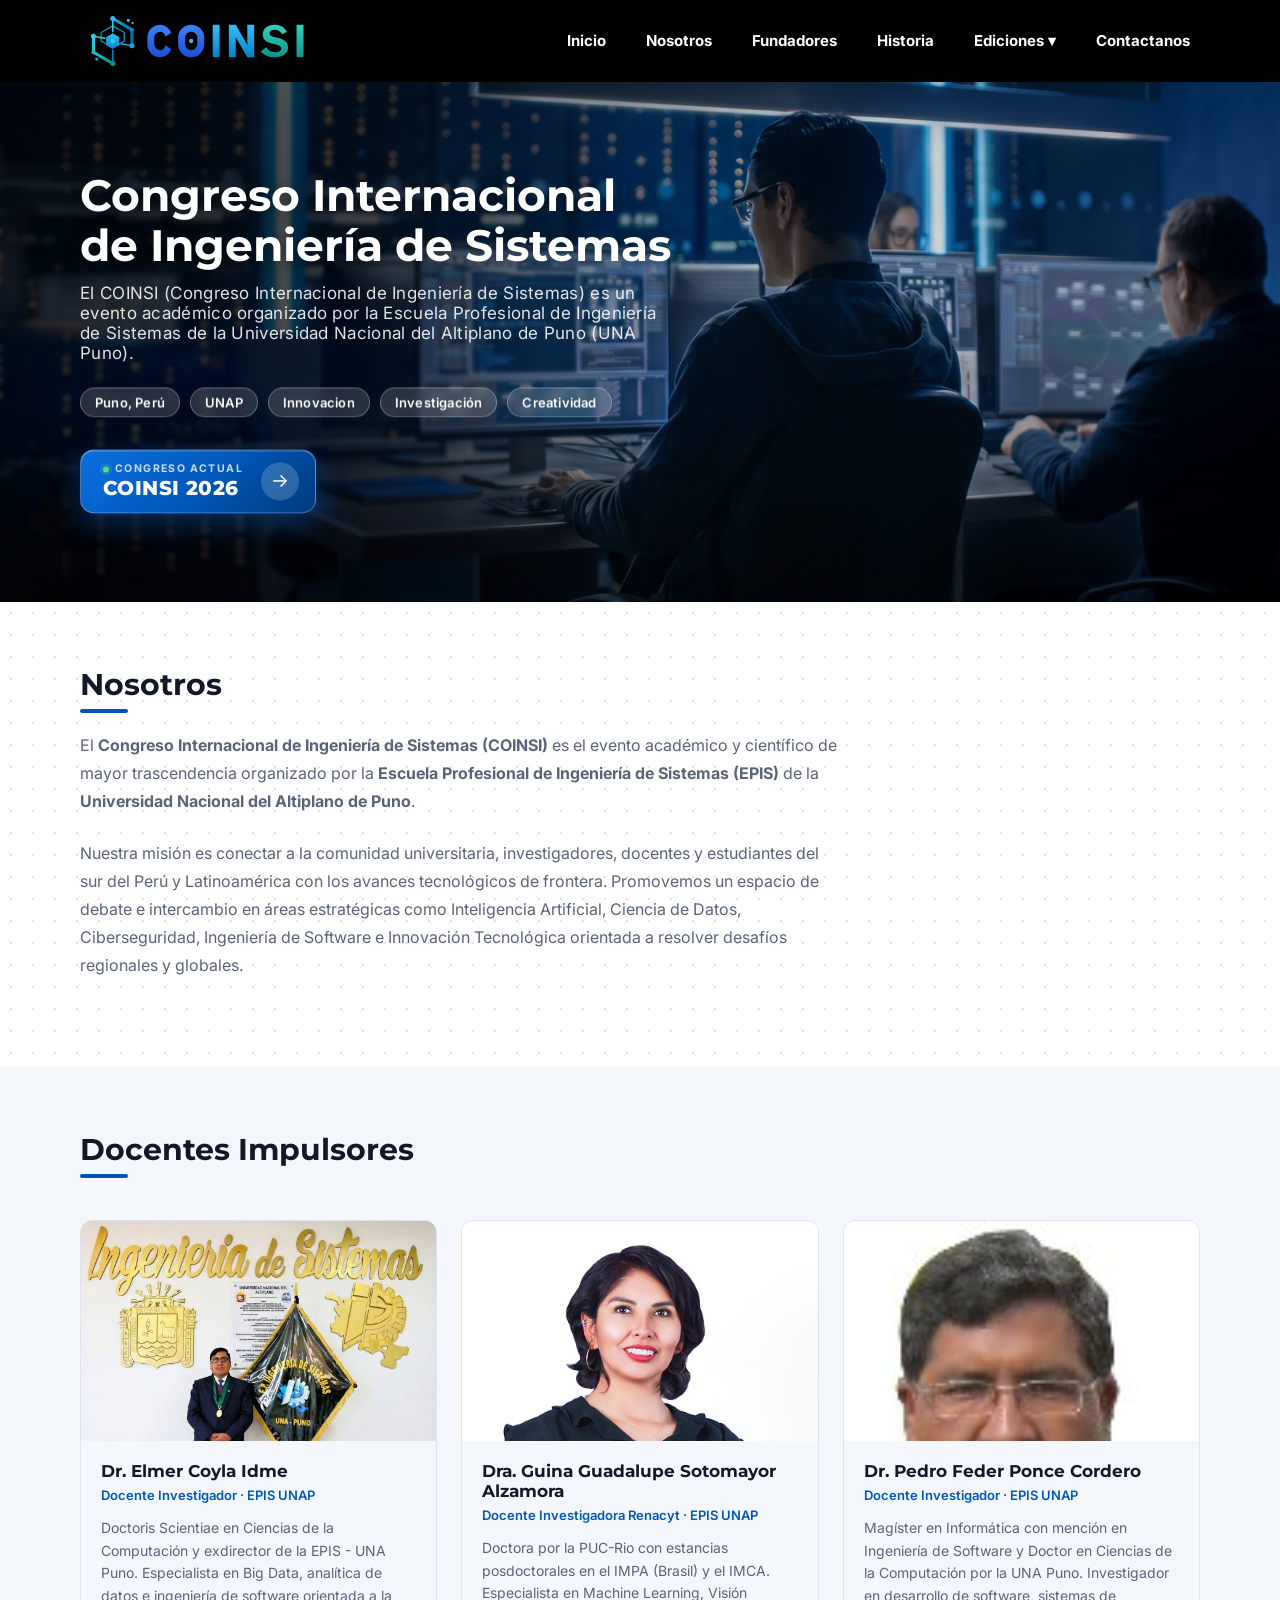
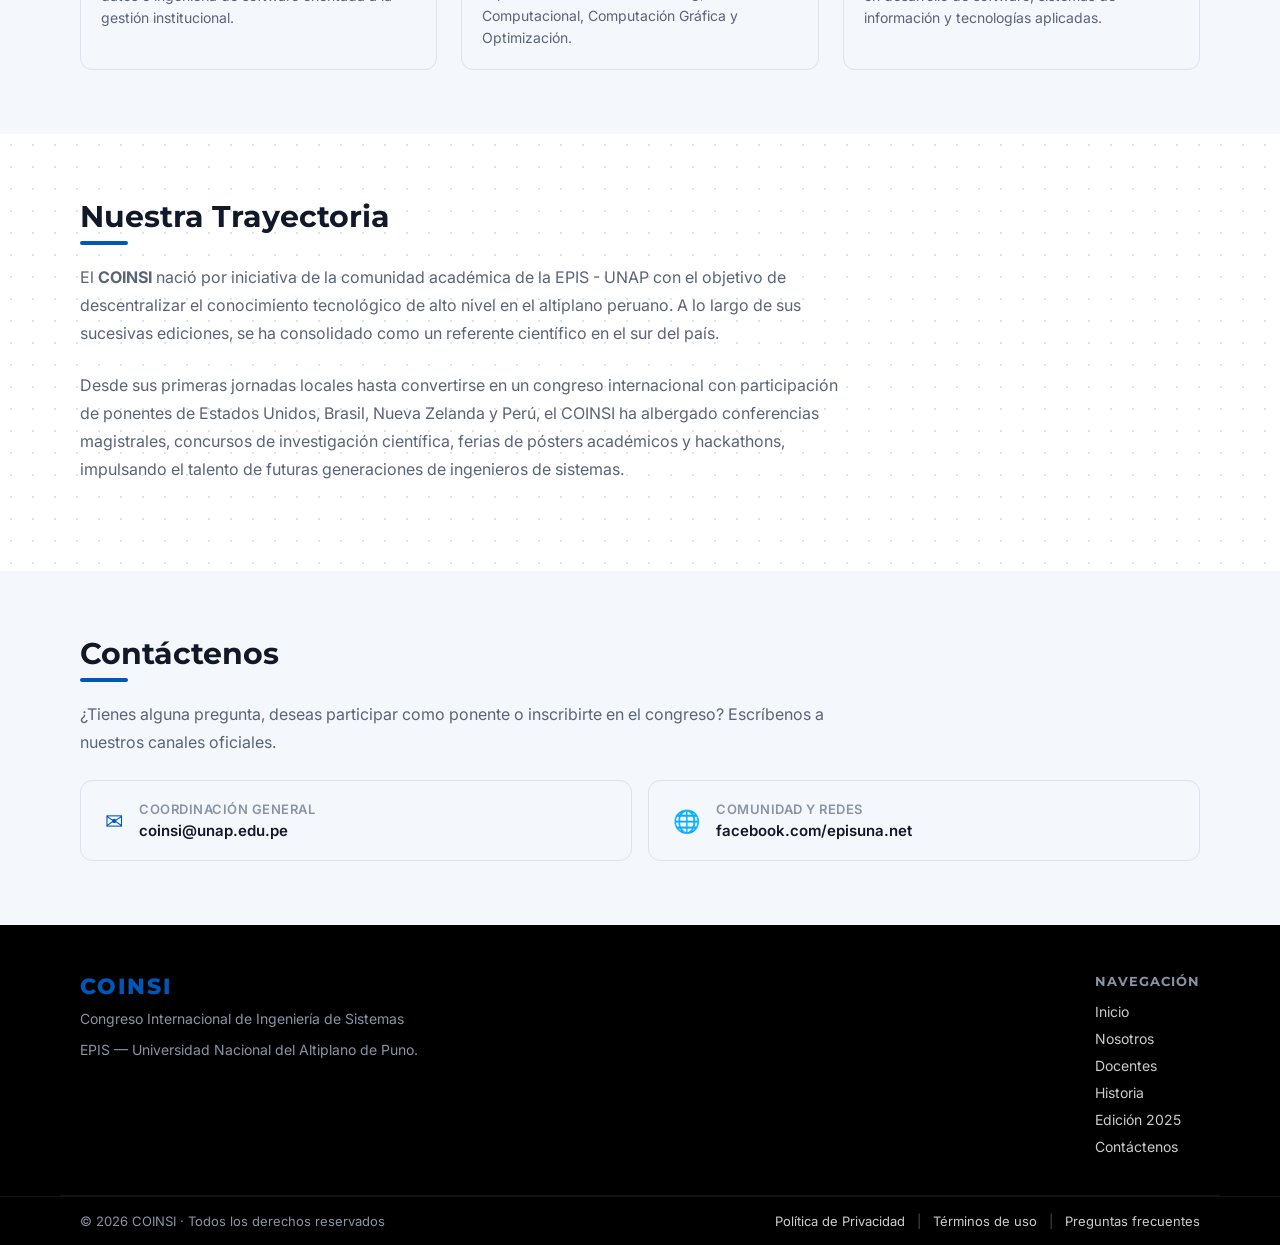
==== commit 927e9c43: "feat(index) informacion real en los subtitulos" ====
--- a/index.html
+++ b/index.html
@@ -4,7 +4,7 @@
     <meta charset="UTF-8">
     <meta name="viewport" content="width=device-width, initial-scale=1">
     <title>Congreso de Ingenieria de Sistemas Puno</title>
-    <link rel="stylesheet" href="coinsi-principal/style.css?v=5">
+    <link rel="stylesheet" href="coinsi-principal/style.css?v=6">
     <link href="https://fonts.googleapis.com/css2?family=Montserrat:wght@400;600;700;800&family=Inter:wght@400;500;600&display=swap" rel="stylesheet">
 
 </head>
@@ -71,43 +71,44 @@
     <section class="sec" id="nosotros">
         <div class="wrap">
             <h2 class="subtitulo">Nosotros</h2>
-            <p>Se uso StringTokenizer que cumple la función de separar los datos, mientras que nextToken()
-                se parece a la lectura individual de cada valor con cin >>. En Java, ambos se combinan con
-                BufferedReader para leer la entrada.Se uso StringTokenizer que cumple la función de separar los datos, mientras que nextToken()
-                se parece a la lectura individual de cada valor con cin >>. En Java, ambos se combinan con
-                BufferedReader para leer la entrada.</p>
+            <p>
+                El <strong>Congreso Internacional de Ingeniería de Sistemas (COINSI)</strong> es el evento académico y científico de mayor trascendencia organizado por la <strong>Escuela Profesional de Ingeniería de Sistemas (EPIS)</strong> de la <strong>Universidad Nacional del Altiplano de Puno</strong>.
+            </p>
+            <p>
+                Nuestra misión es conectar a la comunidad universitaria, investigadores, docentes y estudiantes del sur del Perú y Latinoamérica con los avances tecnológicos de frontera. Promovemos un espacio de debate e intercambio en áreas estratégicas como Inteligencia Artificial, Ciencia de Datos, Ciberseguridad, Ingeniería de Software e Innovación Tecnológica orientada a resolver desafíos regionales y globales.
+            </p>
         </div>
     </section>
 
     <section class="sec" id="fundadores">
         <div class="wrap">
-            <h2 class="subtitulo">Fundadores</h2>
+            <h2 class="subtitulo">Docentes Impulsores</h2>
             <div class="fundadores-grid">
 
                 <div class="tarjeta">
-                    <img src="coinsi-principal/images/docentes/coyla.png" class="tarjeta-foto" alt="Elmer Coyla Idme">
+                    <img src="coinsi-principal/images/docentes/coyla.png" class="tarjeta-foto" alt="Dr. Elmer Coyla Idme">
                     <div class="tarjeta-info">
-                        <h3>Elmer Coyla Idme</h3>
-                        <p class="tarjeta-cargo">Co-fundador · Investigador</p>
-                        <p>Investigador en los National Institutes of Health, enfocado en IA, ciencia de datos y NLP. Ponente en TEDxUNMSM.</p>
+                        <h3>Dr. Elmer Coyla Idme</h3>
+                        <p class="tarjeta-cargo">Docente Investigador · EPIS UNAP</p>
+                        <p>Doctoris Scientiae en Ciencias de la Computación y exdirector de la EPIS - UNA Puno. Especialista en Big Data, analítica de datos e ingeniería de software orientada a la gestión institucional.</p>
                     </div>
                 </div>
 
                 <div class="tarjeta">
-                    <img src="coinsi-principal/images/docentes/guina.png" class="tarjeta-foto" alt="Guina Sotomayor">
+                    <img src="coinsi-principal/images/docentes/guina.png" class="tarjeta-foto" alt="Dra. Guina Guadalupe Sotomayor Alzamora">
                     <div class="tarjeta-info">
-                        <h3>Guina Guadalupe Sotomayor Alzamora</h3>
-                        <p class="tarjeta-cargo">Co-fundador · Docente</p>
-                        <p>Co-fundador de SIMBig (2014) y LASAI (2025). Anteriormente en Stanford University y University of Florida.</p>
+                        <h3>Dra. Guina Guadalupe Sotomayor Alzamora</h3>
+                        <p class="tarjeta-cargo">Docente Investigadora Renacyt · EPIS UNAP</p>
+                        <p>Doctora por la PUC-Rio con estancias posdoctorales en el IMPA (Brasil) y el IMCA. Especialista en Machine Learning, Visión Computacional, Computación Gráfica y Optimización.</p>
                     </div>
                 </div>
 
                 <div class="tarjeta">
-                    <img src="coinsi-principal/images/docentes/feder.png" class="tarjeta-foto" alt="Feder">
+                    <img src="coinsi-principal/images/docentes/feder.png" class="tarjeta-foto" alt="Dr. Pedro Feder Ponce Cordero">
                     <div class="tarjeta-info">
-                        <h3>Feder</h3>
-                        <p class="tarjeta-cargo">Co-fundador · Investigador</p>
-                        <p>Especialista en aprendizaje automático y bases de conocimiento para salud y biomedicina. Formación en Francia y el Reino Unido.</p>
+                        <h3>Dr. Pedro Feder Ponce Cordero</h3>
+                        <p class="tarjeta-cargo">Docente Investigador · EPIS UNAP</p>
+                        <p>Magíster en Informática con mención en Ingeniería de Software y Doctor en Ciencias de la Computación por la UNA Puno. Investigador en desarrollo de software, sistemas de información y tecnologías aplicadas.</p>
                     </div>
                 </div>
 
@@ -117,34 +118,35 @@
 
     <section class="sec" id="historia">
         <div class="wrap">
-            <h2 class="subtitulo">Historia</h2>
-            <p>Se uso StringTokenizer que cumple la función de separar los datos, mientras que nextToken()
-                se parece a la lectura individual de cada valor con cin >>. En Java, ambos se combinan con
-                BufferedReader para leer la entrada.Se uso StringTokenizer que cumple la función de separar los datos, mientras que nextToken()
-                se parece a la lectura individual de cada valor con cin >>. En Java, ambos se combinan con
-                BufferedReader para leer la entrada.</p>
+            <h2 class="subtitulo">Nuestra Trayectoria</h2>
+            <p>
+                El <strong>COINSI</strong> nació por iniciativa de la comunidad académica de la EPIS - UNAP con el objetivo de descentralizar el conocimiento tecnológico de alto nivel en el altiplano peruano. A lo largo de sus sucesivas ediciones, se ha consolidado como un referente científico en el sur del país.
+            </p>
+            <p>
+                Desde sus primeras jornadas locales hasta convertirse en un congreso internacional con participación de ponentes de Estados Unidos, Brasil, Nueva Zelanda y Perú, el COINSI ha albergado conferencias magistrales, concursos de investigación científica, ferias de pósters académicos y hackathons, impulsando el talento de futuras generaciones de ingenieros de sistemas.
+            </p>
         </div>
     </section>
 
     <section class="sec" id="contactenos">
         <div class="wrap">
             <h2 class="subtitulo">Contáctenos</h2>
-            <p class="contactenos-desc">¿Tienes alguna pregunta o deseas participar? Escríbenos.</p>
+            <p class="contactenos-desc">¿Tienes alguna pregunta, deseas participar como ponente o inscribirte en el congreso? Escríbenos a nuestros canales oficiales.</p>
             <div class="contactenos-grid">
 
-                <a href="mailto:correo1@coinsi.edu.pe" class="contacto-card">
+                <a href="mailto:coinsi@unap.edu.pe" class="contacto-card">
                     <span class="contacto-icono">✉</span>
                     <div>
                         <p class="contacto-label">Coordinación general</p>
-                        <p class="contacto-email">correo1@coinsi.edu.pe</p>
+                        <p class="contacto-email">coinsi@unap.edu.pe</p>
                     </div>
                 </a>
 
-                <a href="mailto:correo2@coinsi.edu.pe" class="contacto-card">
-                    <span class="contacto-icono">✉</span>
+                <a href="https://www.facebook.com/episuna.net?locale=es_LA" target="_blank" rel="noopener noreferrer" class="contacto-card">
+                    <span class="contacto-icono">🌐</span>
                     <div>
-                        <p class="contacto-label">Ponencias e inscripciones</p>
-                        <p class="contacto-email">correo2@coinsi.edu.pe</p>
+                        <p class="contacto-label">Comunidad y Redes</p>
+                        <p class="contacto-email">facebook.com/episuna.net</p>
                     </div>
                 </a>
 
@@ -159,15 +161,15 @@
 
         <div class="footer-marca">
             <span class="footer-nombre">COINSI</span>
-            <p class="footer-desc">Congreso de Ingeniería de Sistemas — Puno</p>
-            <p class="footer-desc">Conectando innovación e investigación tecnológica.</p>
+            <p class="footer-desc">Congreso Internacional de Ingeniería de Sistemas</p>
+            <p class="footer-desc">EPIS — Universidad Nacional del Altiplano de Puno.</p>
         </div>
 
         <div class="footer-links">
             <p class="footer-titulo-links">Navegación</p>
             <a href="#inicio">Inicio</a>
             <a href="#nosotros">Nosotros</a>
-            <a href="#fundadores">Fundadores</a>
+            <a href="#fundadores">Docentes</a>
             <a href="#historia">Historia</a>
             <a href="COINSI%202025/index.html" target="_blank" rel="noopener noreferrer">Edición 2025</a>
             <a href="#contactenos">Contáctenos</a>
@@ -213,7 +215,7 @@
         <p>La página puede incluir enlaces a sitios de terceros, como ediciones anteriores o redes sociales. No somos responsables de las políticas de privacidad de esos sitios.</p>
 
         <h3>Tus derechos</h3>
-        <p>Puedes solicitar el acceso, la corrección o la eliminación de los datos que nos hayas enviado escribiendo a <a href="mailto:correo1@coinsi.edu.pe">correo1@coinsi.edu.pe</a>.</p>
+        <p>Puedes solicitar el acceso, la corrección o la eliminación de los datos que nos hayas enviado escribiendo a <a href="mailto:coinsi@unap.edu.pe">coinsi@unap.edu.pe</a>.</p>
 
         <h3>Cambios en esta política</h3>
         <p>Podemos actualizar esta política cuando sea necesario. La versión vigente será siempre la publicada en esta página.</p>
@@ -249,7 +251,7 @@
         <p>Podemos actualizar estos términos en cualquier momento. El uso continuado del sitio implica la aceptación de la versión vigente.</p>
 
         <h3>Contacto</h3>
-        <p>Para cualquier consulta sobre estos términos, escríbenos a <a href="mailto:correo1@coinsi.edu.pe">correo1@coinsi.edu.pe</a>.</p>
+        <p>Para cualquier consulta sobre estos términos, escríbenos a <a href="mailto:coinsi@unap.edu.pe">coinsi@unap.edu.pe</a>.</p>
 
         <p class="legal-nota">Última actualización: 2026</p>
     </div>
@@ -273,17 +275,17 @@
 
         <details class="faq-item">
             <summary>¿Cómo puedo participar?</summary>
-            <p>Puedes participar como asistente, ponente o institución colaboradora. Escríbenos a <a href="mailto:correo1@coinsi.edu.pe">correo1@coinsi.edu.pe</a> y te orientaremos según tu caso.</p>
+            <p>Puedes participar como asistente, ponente o institución colaboradora. Escríbenos a <a href="mailto:coinsi@unap.edu.pe">coinsi@unap.edu.pe</a> y te orientaremos según tu caso.</p>
         </details>
 
         <details class="faq-item">
             <summary>¿Cómo me inscribo?</summary>
-            <p>La inscripción se habilita según el cronograma del congreso. Para conocer el proceso y las tarifas vigentes, consulta con el equipo de coordinación en <a href="mailto:correo2@coinsi.edu.pe">correo2@coinsi.edu.pe</a>.</p>
+            <p>La inscripción se habilita según el cronograma de cada edición del congreso. Para conocer el proceso y las fechas vigentes, consulta los detalles en la página del evento o escribe a <a href="mailto:coinsi@unap.edu.pe">coinsi@unap.edu.pe</a>.</p>
         </details>
 
         <details class="faq-item">
             <summary>¿Puedo presentar un trabajo?</summary>
-            <p>Sí. Las convocatorias para ponencias se anuncian en esta página y en nuestras redes. Escríbenos para conocer los requisitos, plazos y áreas temáticas.</p>
+            <p>Sí. Las convocatorias para artículos científicos y pósters de investigación se anuncian en las bases de cada edición. Escríbenos a <a href="mailto:coinsi@unap.edu.pe">coinsi@unap.edu.pe</a> para conocer los requisitos y plazos.</p>
         </details>
 
         <details class="faq-item">
@@ -293,7 +295,7 @@
 
         <details class="faq-item">
             <summary>¿Cómo puedo contactarlos?</summary>
-            <p>Escríbenos a <a href="mailto:correo1@coinsi.edu.pe">correo1@coinsi.edu.pe</a> (coordinación general) o a <a href="mailto:correo2@coinsi.edu.pe">correo2@coinsi.edu.pe</a> (ponencias e inscripciones).</p>
+            <p>Escríbenos a nuestro correo oficial: <a href="mailto:coinsi@unap.edu.pe">coinsi@unap.edu.pe</a> o a través de nuestra página de Facebook de la EPIS - UNAP.</p>
         </details>
     </div>
 </dialog>
--- a/coinsi-principal/style.css
+++ b/coinsi-principal/style.css
@@ -877,10 +877,7 @@
 }
 
 /* ══════════════════════════════════════════
-   NAVEGACIÓN MÓVIL
-   El menú se oculta y se abre con el botón
-   hamburguesa. Se cierra al elegir una opción,
-   al tocar fuera o con la tecla Escape.
+   NAVEGACIÓN MÓVIL Y RESPONSIVE
    ══════════════════════════════════════════ */
 @media (max-width: 980px){
     .header-inner{
@@ -954,3 +951,92 @@
         font-size: 15px;
     }
 }
+
+/* ══════════════════════════════════════════
+   PORTADA Y AJUSTES MÓVILES (< 768px)
+   ══════════════════════════════════════════ */
+@media (max-width: 768px){
+    .portada{
+        display: flex;
+        flex-direction: column;
+        justify-content: flex-end;
+        min-height: 560px;
+    }
+
+    .imagenPortada{
+        position: absolute;
+        inset: 0;
+        height: 100%;
+    }
+
+    .portada-overlay{
+        background: linear-gradient(
+            to bottom,
+            rgba(0, 0, 0, 0.45) 0%,
+            rgba(0, 0, 0, 0.75) 60%,
+            rgba(0, 0, 0, 0.92) 100%
+        );
+    }
+
+    .textoPortada{
+        position: relative;
+        top: auto;
+        left: auto;
+        transform: none;
+        padding: 70px 20px 45px;
+        box-sizing: border-box;
+        max-width: 100%;
+    }
+
+    .portada-titulo{
+        font-size: 28px;
+        line-height: 1.2;
+    }
+
+    .portada-subtitulo{
+        font-size: 15px;
+        margin-bottom: 18px;
+        line-height: 1.5;
+    }
+
+    .portada-pills{
+        gap: 8px;
+        margin-bottom: 24px;
+    }
+
+    .pill{
+        font-size: 12px;
+        padding: 5px 11px;
+    }
+
+    .portada-btn{
+        display: flex;
+        width: 100%;
+        max-width: 360px;
+        box-sizing: border-box;
+        justify-content: space-between;
+        padding: 14px 18px;
+    }
+
+    .portada-btn-titulo{
+        font-size: 18px;
+    }
+}
+
+@media (max-width: 480px){
+    .portada{
+        min-height: 590px;
+    }
+
+    .textoPortada{
+        padding: 60px 16px 40px;
+    }
+
+    .portada-titulo{
+        font-size: 25px;
+    }
+
+    .portada-btn{
+        max-width: 100%;
+    }
+}
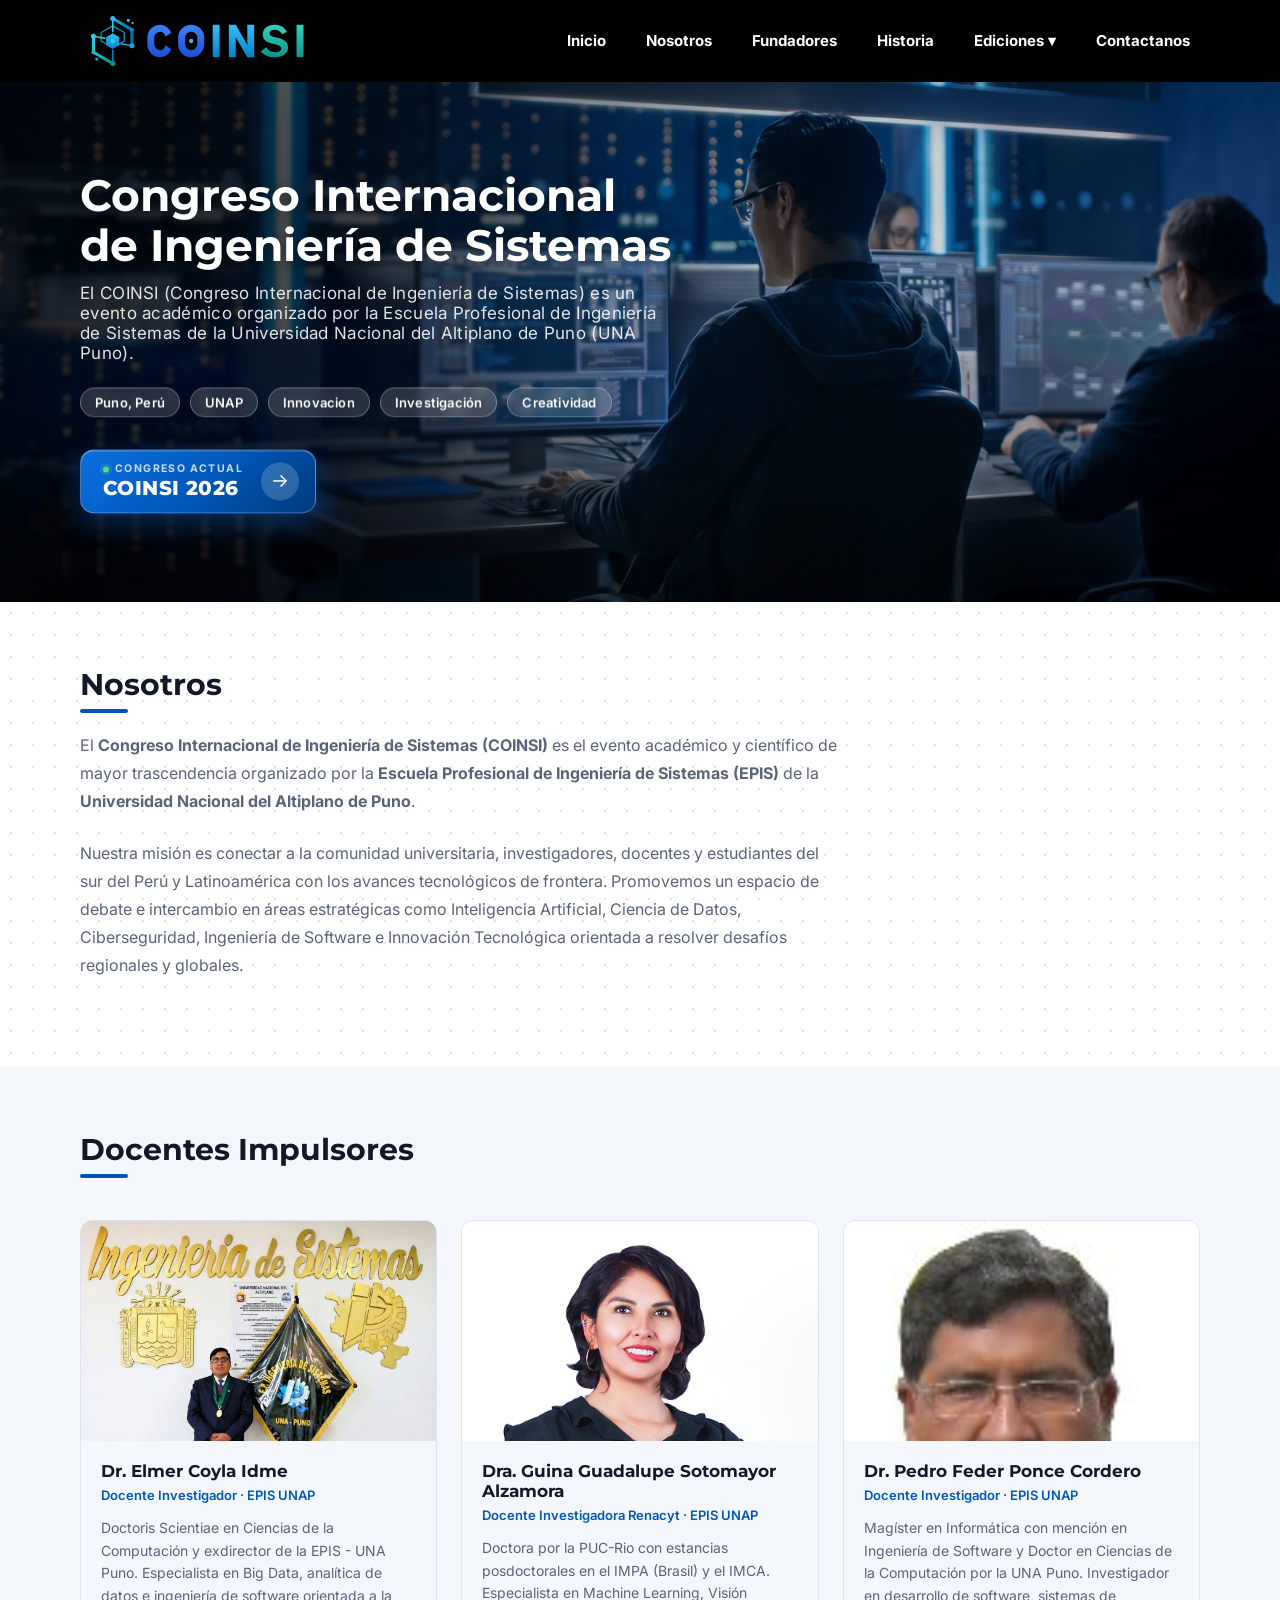
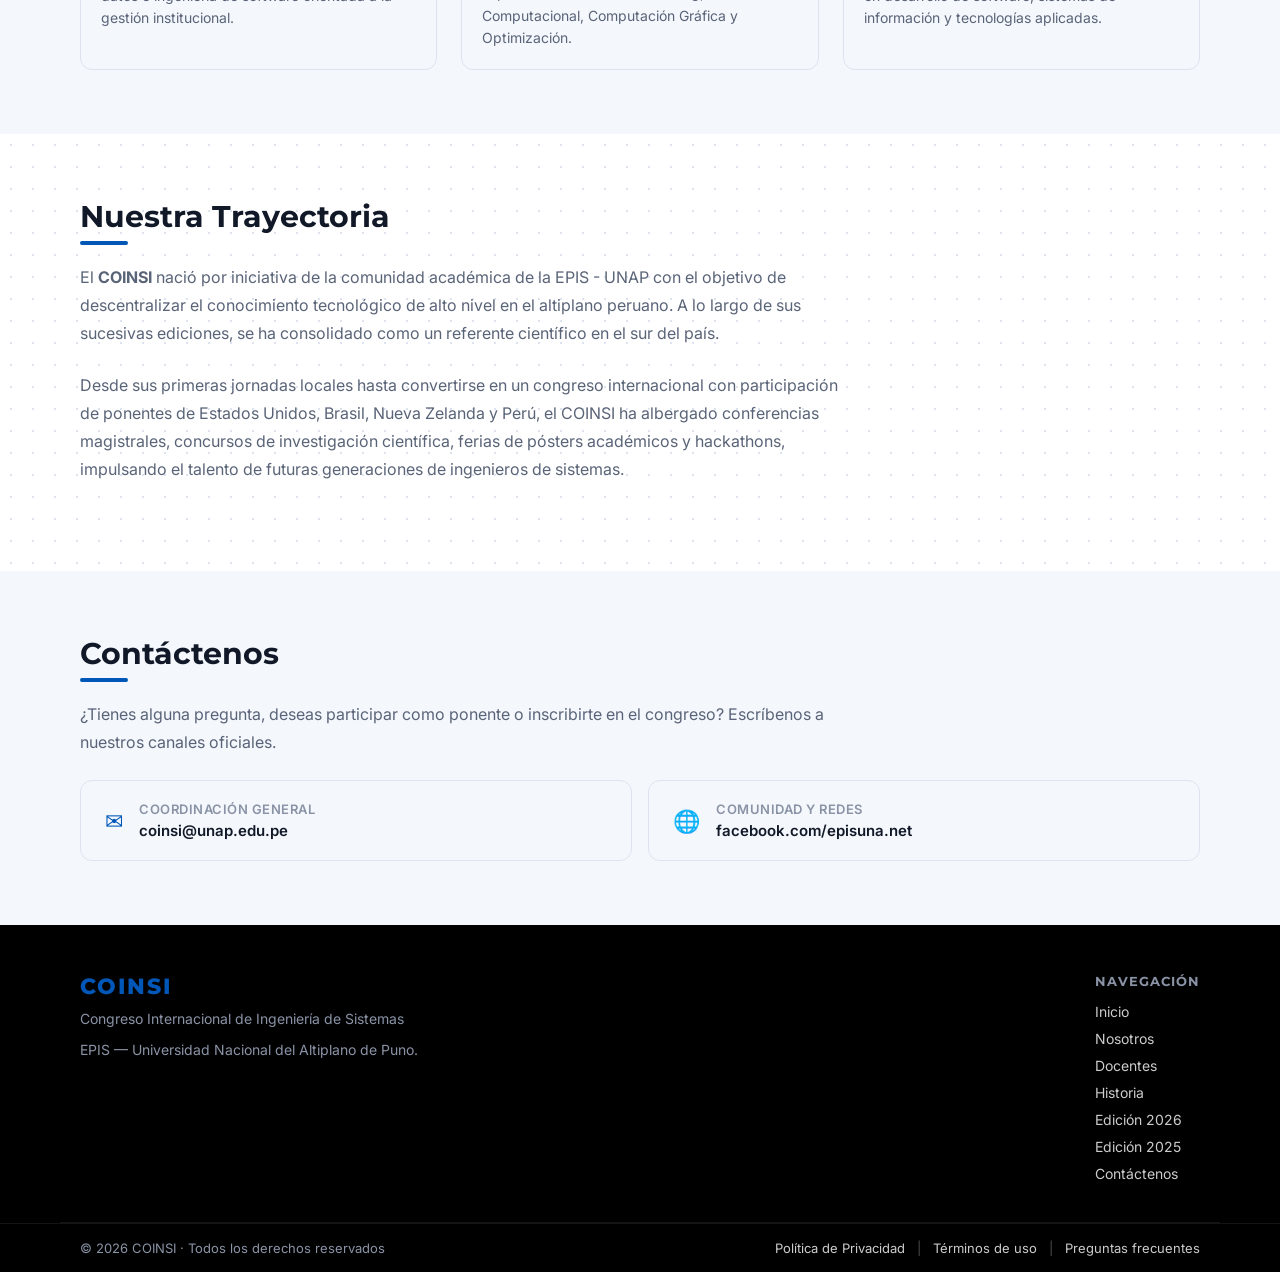
==== commit 80ff0a65: "feat(index): direccionamiento a coinsi 2026" ====
--- a/index.html
+++ b/index.html
@@ -26,6 +26,7 @@
             <details class="nav-dropdown">
                 <summary>Ediciones ▾</summary>
                 <div class="nav-dropdown-menu">
+                    <a href="COINSI%202026/index.html" target="_blank" rel="noopener noreferrer">COINSI 2026</a>
                     <a href="COINSI%202025/index.html" target="_blank" rel="noopener noreferrer">COINSI 2025</a>
                 </div>
             </details>
@@ -171,6 +172,7 @@
             <a href="#nosotros">Nosotros</a>
             <a href="#fundadores">Docentes</a>
             <a href="#historia">Historia</a>
+            <a href="COINSI%202026/index.html" target="_blank" rel="noopener noreferrer">Edición 2026</a>
             <a href="COINSI%202025/index.html" target="_blank" rel="noopener noreferrer">Edición 2025</a>
             <a href="#contactenos">Contáctenos</a>
         </div>
@@ -289,8 +291,8 @@
         </details>
 
         <details class="faq-item">
-            <summary>¿Dónde puedo ver ediciones anteriores?</summary>
-            <p>Puedes visitar la edición <a href="COINSI%202025/index.html" target="_blank" rel="noopener noreferrer">COINSI 2025</a> desde el menú de navegación.</p>
+            <summary>¿Dónde puedo ver las ediciones del congreso?</summary>
+            <p>Puedes visitar la edición actual <a href="COINSI%202026/index.html" target="_blank" rel="noopener noreferrer">COINSI 2026</a> y la edición anterior <a href="COINSI%202025/index.html" target="_blank" rel="noopener noreferrer">COINSI 2025</a> directamente desde el menú desplegable de navegación.</p>
         </details>
 
         <details class="faq-item">
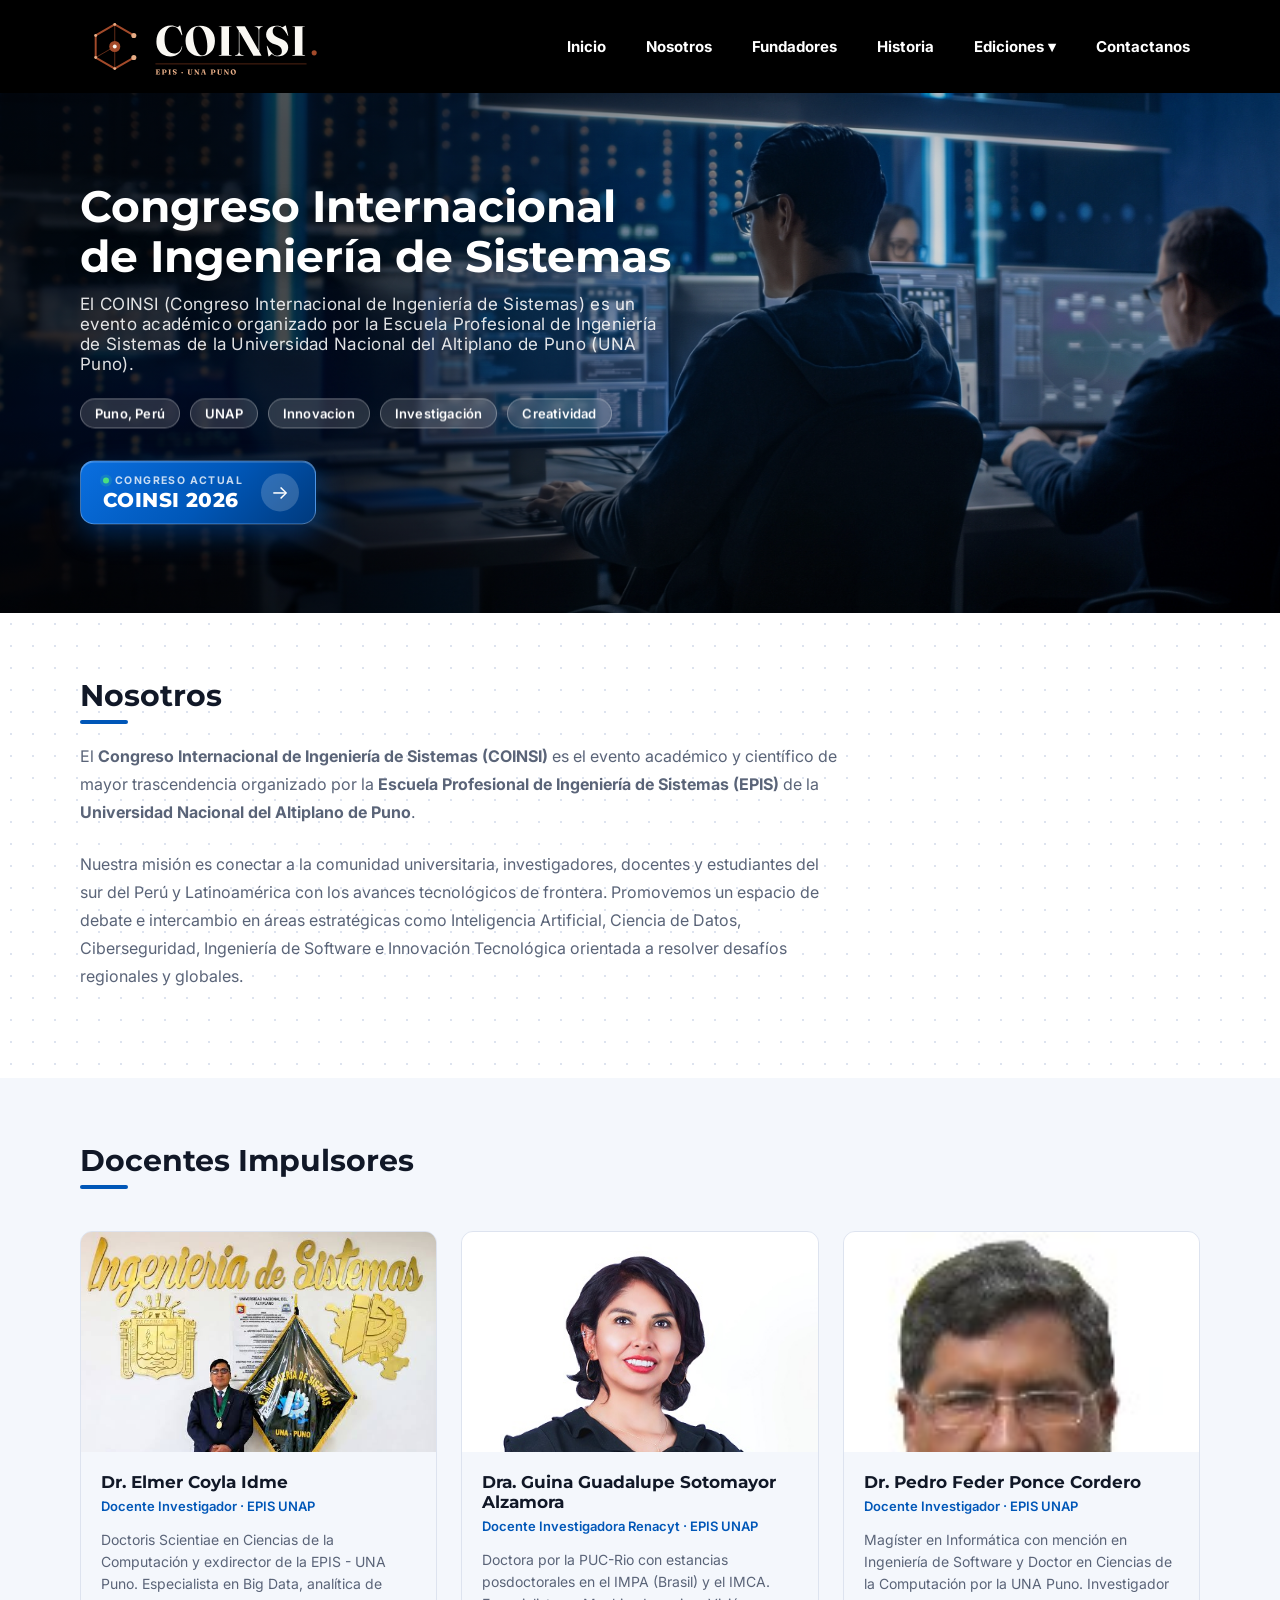
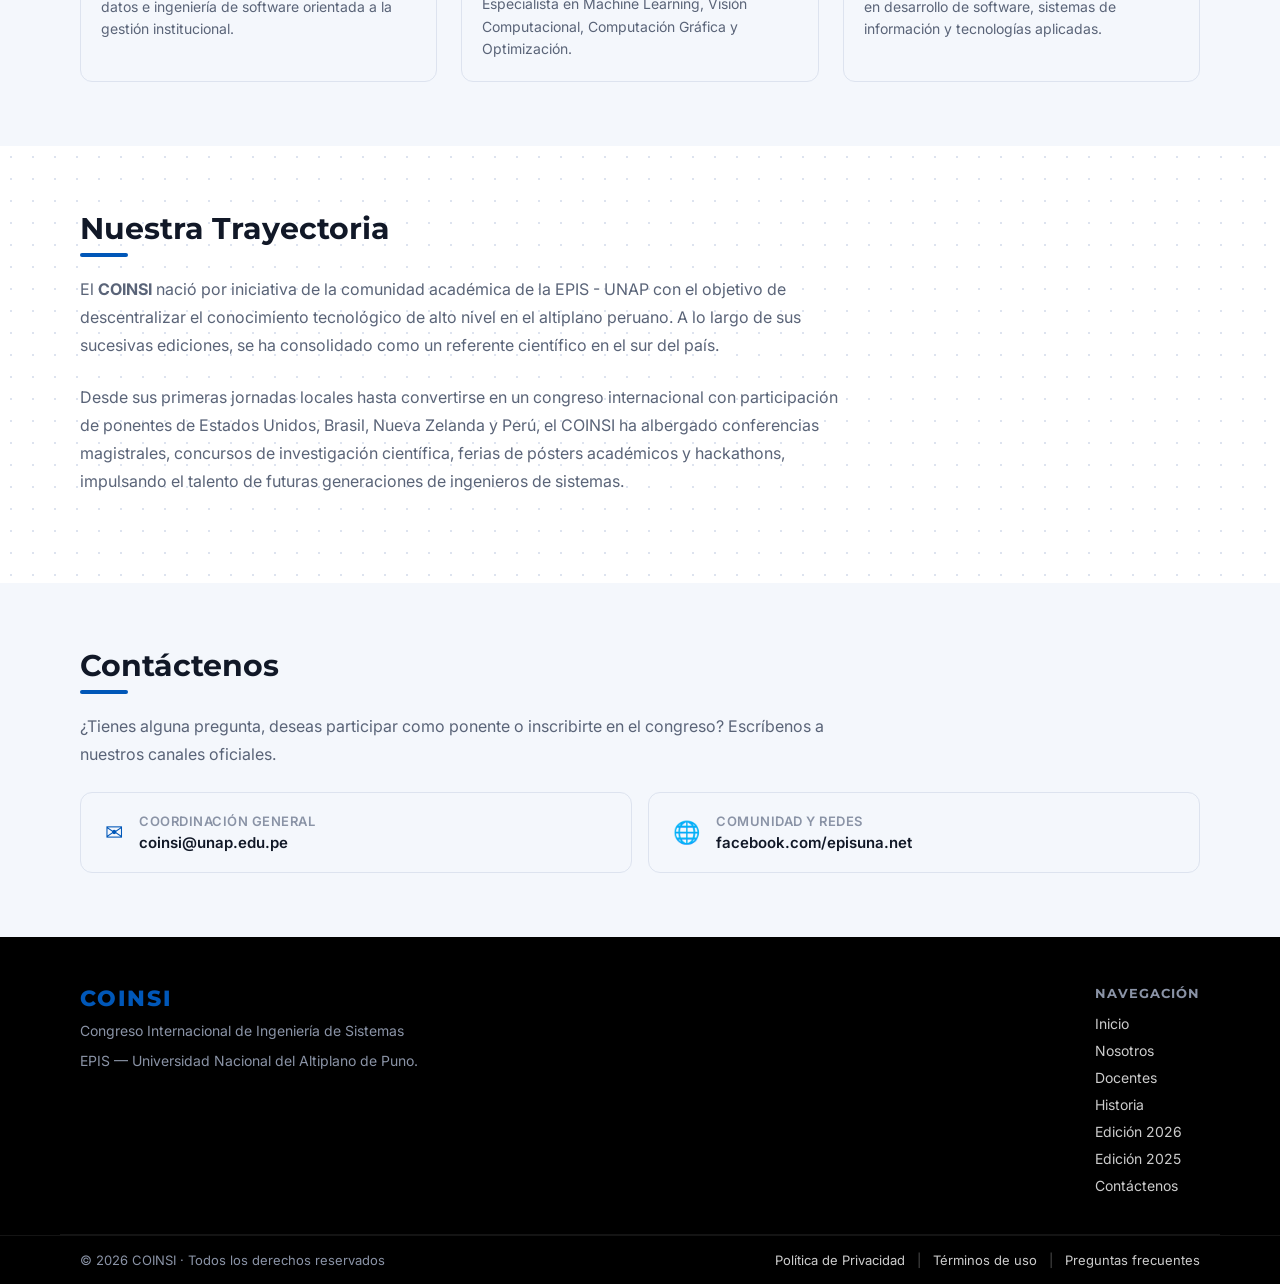
==== commit c87ccb12: "feat(logo): rediseno editorial en paleta calida 2026" ====
--- a/index.html
+++ b/index.html
@@ -4,7 +4,7 @@
     <meta charset="UTF-8">
     <meta name="viewport" content="width=device-width, initial-scale=1">
     <title>Congreso de Ingenieria de Sistemas Puno</title>
-    <link rel="stylesheet" href="coinsi-principal/style.css?v=6">
+    <link rel="stylesheet" href="coinsi/style.css?v=6">
     <link href="https://fonts.googleapis.com/css2?family=Montserrat:wght@400;600;700;800&family=Inter:wght@400;500;600&display=swap" rel="stylesheet">
 
 </head>
@@ -12,7 +12,7 @@
 
 <header>
     <div class="wrap header-inner">
-        <img src="coinsi-principal/images/Logocoinsi.svg" class="logoCongreso">
+        <img src="coinsi/images/Logocoinsi.svg?v=2" class="logoCongreso" alt="COINSI">
         <button type="button" class="menu-toggle" aria-label="Abrir menú" aria-controls="menu-principal" aria-expanded="false">
             <span></span>
             <span></span>
@@ -26,8 +26,8 @@
             <details class="nav-dropdown">
                 <summary>Ediciones ▾</summary>
                 <div class="nav-dropdown-menu">
-                    <a href="COINSI%202026/index.html" target="_blank" rel="noopener noreferrer">COINSI 2026</a>
-                    <a href="COINSI%202025/index.html" target="_blank" rel="noopener noreferrer">COINSI 2025</a>
+                    <a href="coinsi2026/index.html" target="_blank" rel="noopener noreferrer">COINSI 2026</a>
+                    <a href="coinsi2025/index.html" target="_blank" rel="noopener noreferrer">COINSI 2025</a>
                 </div>
             </details>
             <a href="#contactenos">Contactanos</a>
@@ -39,7 +39,7 @@
 <main>
 
     <div class="portada" id="inicio">
-        <img src="coinsi-principal/images/imagenPortada.jpg" class="imagenPortada">
+        <img src="coinsi/images/imagenPortada.jpg" class="imagenPortada">
         <div class="portada-overlay"></div>
 
         <div class="textoPortada">
@@ -58,7 +58,7 @@
 
             </div>
 
-            <a href="COINSI%202026/index.html" class="portada-btn portada-btn-2026">
+            <a href="coinsi2026/index.html" class="portada-btn portada-btn-2026">
                 <span class="portada-btn-texto">
                     <span class="portada-btn-etiqueta">Congreso actual</span>
                     <span class="portada-btn-titulo">COINSI 2026</span>
@@ -87,7 +87,7 @@
             <div class="fundadores-grid">
 
                 <div class="tarjeta">
-                    <img src="coinsi-principal/images/docentes/coyla.png" class="tarjeta-foto" alt="Dr. Elmer Coyla Idme">
+                    <img src="coinsi/images/docentes/coyla.png" class="tarjeta-foto" alt="Dr. Elmer Coyla Idme">
                     <div class="tarjeta-info">
                         <h3>Dr. Elmer Coyla Idme</h3>
                         <p class="tarjeta-cargo">Docente Investigador · EPIS UNAP</p>
@@ -96,7 +96,7 @@
                 </div>
 
                 <div class="tarjeta">
-                    <img src="coinsi-principal/images/docentes/guina.png" class="tarjeta-foto" alt="Dra. Guina Guadalupe Sotomayor Alzamora">
+                    <img src="coinsi/images/docentes/guina.png" class="tarjeta-foto" alt="Dra. Guina Guadalupe Sotomayor Alzamora">
                     <div class="tarjeta-info">
                         <h3>Dra. Guina Guadalupe Sotomayor Alzamora</h3>
                         <p class="tarjeta-cargo">Docente Investigadora Renacyt · EPIS UNAP</p>
@@ -105,7 +105,7 @@
                 </div>
 
                 <div class="tarjeta">
-                    <img src="coinsi-principal/images/docentes/feder.png" class="tarjeta-foto" alt="Dr. Pedro Feder Ponce Cordero">
+                    <img src="coinsi/images/docentes/feder.png" class="tarjeta-foto" alt="Dr. Pedro Feder Ponce Cordero">
                     <div class="tarjeta-info">
                         <h3>Dr. Pedro Feder Ponce Cordero</h3>
                         <p class="tarjeta-cargo">Docente Investigador · EPIS UNAP</p>
@@ -172,8 +172,8 @@
             <a href="#nosotros">Nosotros</a>
             <a href="#fundadores">Docentes</a>
             <a href="#historia">Historia</a>
-            <a href="COINSI%202026/index.html" target="_blank" rel="noopener noreferrer">Edición 2026</a>
-            <a href="COINSI%202025/index.html" target="_blank" rel="noopener noreferrer">Edición 2025</a>
+            <a href="coinsi2026/index.html" target="_blank" rel="noopener noreferrer">Edición 2026</a>
+            <a href="coinsi2025/index.html" target="_blank" rel="noopener noreferrer">Edición 2025</a>
             <a href="#contactenos">Contáctenos</a>
         </div>
 
@@ -292,7 +292,7 @@
 
         <details class="faq-item">
             <summary>¿Dónde puedo ver las ediciones del congreso?</summary>
-            <p>Puedes visitar la edición actual <a href="COINSI%202026/index.html" target="_blank" rel="noopener noreferrer">COINSI 2026</a> y la edición anterior <a href="COINSI%202025/index.html" target="_blank" rel="noopener noreferrer">COINSI 2025</a> directamente desde el menú desplegable de navegación.</p>
+            <p>Puedes visitar la edición actual <a href="coinsi2026/index.html" target="_blank" rel="noopener noreferrer">COINSI 2026</a> y la edición anterior <a href="coinsi2025/index.html" target="_blank" rel="noopener noreferrer">COINSI 2025</a> directamente desde el menú desplegable de navegación.</p>
         </details>
 
         <details class="faq-item">
@@ -302,6 +302,6 @@
     </div>
 </dialog>
 
-<script src="coinsi-principal/script.js?v=2"></script>
+<script src="coinsi/script.js?v=2"></script>
 </body>
 </html>
--- a/coinsi/style.css
+++ b/coinsi/style.css
@@ -0,0 +1,1042 @@
+
+:root{
+    --azul:          #0057B8;  /* azul de la facultad — acento coinsi  */
+    --azul-hover:    #0046a0;  /* azul mas oscuro para hovers             */
+    --header-bg:     #000000;  /* azul noche — header y footer            */
+    --fondo:         #ffffff;  /* fondo de la pagina                      */
+    --fondo-tarjeta: #f4f7fc;  /* blanco con tinte azul para tarjetas     */
+    --texto:         #111827;  /* texto coinsi (casi negro)             */
+    --texto-suave:   #5a6478;  /* texto secundario / descripciones        */
+    --texto-muted:   #8a93a6;  /* etiquetas, labels, copyright            */
+    --borde:         #dde3ef;  /* bordes sutiles                          */
+    --header-height: 85px;     /* Altura real del header (la ajusta JS)   */
+}
+
+html{
+    scroll-behavior: smooth;
+}
+/* Deja libre la altura del header fijo al saltar a una seccion */
+section[id],
+.portada{
+    scroll-margin-top: calc(var(--header-height) + 12px);
+}
+h1, h2, h3{
+    font-family: 'Montserrat', sans-serif;
+    font-weight: 700;
+    color: var(--texto);
+}
+body{
+    margin: 0;
+    font-family: 'Inter', sans-serif;
+    background-color: var(--fondo);
+    color: var(--texto);
+}
+
+/* ══════════════════════════════════════════
+   WRAP — patron de simbig.org
+   Una sola clase controla el ancho maximo y
+   el centrado. Todo lo que use .wrap queda
+   automaticamente alineado en la misma recta.
+   - max-width: ancho maximo del contenido
+   - margin: 0 auto: centra el bloque
+   - padding: 0 20px: margen de seguridad movil
+   ══════════════════════════════════════════ */
+.wrap{
+    max-width: 1160px;
+    margin: 0 auto;
+    padding: 0 20px;
+    box-sizing: border-box;
+}
+
+/* ══════════════════════════════════════════
+   HEADER
+   El header ocupa el 100% de ancho (color de
+   fondo). El contenido interno lo centra
+   .header-inner que tambien es .wrap.
+   ══════════════════════════════════════════ */
+header{
+    background-color: var(--header-bg);
+    position: sticky;
+    top: 0;
+    z-index: 1000;
+}
+
+.header-inner{
+    display: flex;
+    justify-content: space-between;
+    align-items: center;
+    padding-top: 10px;
+    padding-bottom: 10px;
+    flex-wrap: wrap;
+    gap: 16px;
+}
+
+.logoCongreso{
+    width: 250px;
+    transition: transform 0.2s;
+}
+.logoCongreso:hover{
+    transform: scale(1.04);
+}
+
+/* ── Botón hamburguesa (solo se muestra en móvil) ── */
+.menu-toggle{
+    display: none;
+    flex-direction: column;
+    justify-content: center;
+    align-items: center;
+    gap: 5px;
+    width: 44px;
+    height: 44px;
+    padding: 0;
+    border: 1px solid rgba(255,255,255,0.25);
+    border-radius: 10px;
+    background: transparent;
+    cursor: pointer;
+    flex-shrink: 0;
+    transition: background-color 0.2s, border-color 0.2s;
+}
+
+.menu-toggle span{
+    display: block;
+    width: 22px;
+    height: 2px;
+    border-radius: 2px;
+    background: #fff;
+    transition: transform 0.25s ease, opacity 0.2s ease;
+}
+
+.menu-toggle:hover,
+.menu-toggle:focus-visible{
+    background: var(--azul);
+    border-color: var(--azul);
+}
+
+/* Convierte las tres lineas en una X al abrir */
+header.menu-abierto .menu-toggle span:nth-child(1){
+    transform: translateY(7px) rotate(45deg);
+}
+header.menu-abierto .menu-toggle span:nth-child(2){
+    opacity: 0;
+}
+header.menu-abierto .menu-toggle span:nth-child(3){
+    transform: translateY(-7px) rotate(-45deg);
+}
+
+nav{
+    display: flex;
+    gap: 20px;
+    font-size: 15px;
+    flex-wrap: wrap;
+}
+
+nav a{
+    display: inline-block;
+    font-weight: bold;
+    text-decoration: none;
+    color: white;
+    padding: 10px;
+    transition: background-color 0.2s, transform 0.2s;
+}
+
+nav a:hover{
+    background-color: var(--azul);
+    border-radius: 15px;
+    transform: scale(1.05);
+}
+
+/* ── Dropdown nativo (details/summary) ── */
+.nav-dropdown{
+    position: relative;
+}
+
+.nav-dropdown summary{
+    display: inline-block;
+    font-weight: bold;
+    color: white;
+    padding: 10px;
+    cursor: pointer;
+    font-size: 15px;
+    list-style: none;            /* quita el triangulito por defecto */
+    transition: background-color 0.2s, transform 0.2s;
+}
+
+.nav-dropdown summary::-webkit-details-marker{ display: none; }
+
+.nav-dropdown summary:hover{
+    background-color: var(--azul);
+    border-radius: 15px;
+    transform: scale(1.05);
+}
+
+.nav-dropdown-menu{
+    position: absolute;
+    top: calc(100% + 6px);
+    left: 0;
+    min-width: 160px;
+    background: var(--header-bg);
+    border: 1px solid rgba(255,255,255,0.12);
+    border-radius: 10px;
+    padding: 6px;
+    box-shadow: 0 8px 20px rgba(0,0,0,0.3);
+    z-index: 1100;
+}
+
+.nav-dropdown-menu a{
+    display: block;
+    color: white;
+    text-decoration: none;
+    padding: 9px 14px;
+    font-size: 14px;
+    font-weight: 500;
+    border-radius: 7px;
+    transition: background-color 0.2s;
+}
+
+.nav-dropdown-menu a:hover{
+    background-color: var(--azul);
+}
+
+/* ══════════════════════════════════════════
+   PORTADA
+   ══════════════════════════════════════════ */
+.imagenPortada{
+    width: 100%;
+    height: 520px;
+    object-fit: cover;
+    display: block;
+}
+
+.portada{
+    position: relative;
+}
+
+/* Overlay oscuro sobre la foto — mejora legibilidad del texto */
+.portada-overlay{
+    position: absolute;
+    inset: 0;                                         /* cubre toda la portada */
+    background: linear-gradient(
+        to right,
+        rgba(0, 0, 0, 0.65) 0%,
+        rgba(0, 0, 0, 0.25) 60%,
+        transparent 100%
+    );
+}
+
+/* left: max(20px, calc(50% - 560px)) sigue
+   matematicamente el borde izquierdo del .wrap
+   en cualquier tamaño de pantalla.            */
+.textoPortada{
+    position: absolute;
+    top: 50%;
+    transform: translateY(-50%);                      /* centrado vertical exacto */
+    left: max(20px, calc(50% - 560px));
+    color: white;
+    max-width: 600px;
+    z-index: 1;                                       /* encima del overlay */
+}
+
+.portada-titulo{
+    margin: 0 0 12px 0;
+    font-size: 44px;
+    color: white;
+    line-height: 1.15;
+    text-shadow: 0 2px 16px rgba(0,0,0,0.4);
+}
+
+.portada-subtitulo{
+    margin: 0 0 24px 0;
+    font-size: 17px;
+    color: rgba(255,255,255,0.88);
+    font-weight: 400;
+    letter-spacing: 0.3px;
+}
+
+/* Cajitas en fila debajo del subtitulo */
+.portada-pills{
+    display: flex;
+    flex-wrap: wrap;
+    gap: 10px;
+    margin-bottom: 32px;
+}
+
+.pill{
+    background: rgba(255,255,255,0.15);
+    border: 1px solid rgba(255,255,255,0.3);
+    color: white;
+    font-size: 13px;
+    font-weight: 600;
+    padding: 6px 14px;
+    border-radius: 999px;
+    backdrop-filter: blur(4px);
+    letter-spacing: 0.2px;
+}
+
+/* Boton CTA — acceso al congreso actual */
+.portada-btn{
+    position: relative;
+    display: inline-flex;
+    align-items: center;
+    gap: 18px;
+    overflow: hidden;
+    padding: 12px 16px 12px 22px;
+    border: 1px solid rgba(255,255,255,0.28);
+    border-radius: 14px;
+    background: linear-gradient(135deg, #0a6fe0 0%, var(--azul) 55%, #003a7d 100%);
+    color: white;
+    text-decoration: none;
+    box-shadow:
+        0 10px 28px rgba(0,87,184,0.45),
+        inset 0 1px 0 rgba(255,255,255,0.25);
+    transition: transform 0.25s ease, box-shadow 0.25s ease, filter 0.25s ease;
+}
+
+/* Destello que recorre el boton al pasar el mouse */
+.portada-btn::before{
+    content: '';
+    position: absolute;
+    top: 0;
+    left: -70%;
+    width: 45%;
+    height: 100%;
+    background: linear-gradient(100deg, transparent, rgba(255,255,255,0.35), transparent);
+    transform: skewX(-20deg);
+    transition: left 0.6s ease;
+    pointer-events: none;
+}
+
+.portada-btn:hover{
+    transform: translateY(-3px);
+    filter: brightness(1.06);
+    box-shadow:
+        0 16px 34px rgba(0,87,184,0.55),
+        inset 0 1px 0 rgba(255,255,255,0.3);
+}
+
+.portada-btn:hover::before{
+    left: 125%;
+}
+
+.portada-btn:focus-visible{
+    outline: 3px solid rgba(255,255,255,0.9);
+    outline-offset: 3px;
+}
+
+.portada-btn:active{
+    transform: translateY(-1px);
+}
+
+.portada-btn-texto{
+    display: flex;
+    flex-direction: column;
+    gap: 2px;
+}
+
+.portada-btn-etiqueta{
+    display: flex;
+    align-items: center;
+    gap: 6px;
+    font-size: 10.5px;
+    font-weight: 700;
+    letter-spacing: 1.4px;
+    text-transform: uppercase;
+    color: rgba(255,255,255,0.78);
+}
+
+/* Punto verde: indica que es la edicion vigente */
+.portada-btn-etiqueta::before{
+    content: '';
+    width: 6px;
+    height: 6px;
+    border-radius: 50%;
+    background: #4ade80;
+    box-shadow: 0 0 0 3px rgba(74,222,128,0.18);
+    animation: pulsoPunto 2s ease-in-out infinite;
+}
+
+.portada-btn-titulo{
+    font-family: 'Montserrat', sans-serif;
+    font-size: 20px;
+    font-weight: 800;
+    letter-spacing: 0.4px;
+    line-height: 1.1;
+}
+
+.portada-btn-flecha{
+    display: grid;
+    place-items: center;
+    width: 38px;
+    height: 38px;
+    flex-shrink: 0;
+    border-radius: 50%;
+    background: rgba(255,255,255,0.18);
+    font-size: 19px;
+    line-height: 1;
+    transition: transform 0.25s ease, background-color 0.25s ease, color 0.25s ease;
+}
+
+.portada-btn:hover .portada-btn-flecha{
+    transform: translateX(4px);
+    background: white;
+    color: var(--azul);
+}
+
+@keyframes pulsoPunto{
+    0%, 100%{ box-shadow: 0 0 0 3px rgba(74,222,128,0.18); }
+    50%{ box-shadow: 0 0 0 6px rgba(74,222,128,0.05); }
+}
+
+/* Respeta la preferencia de reducir movimiento */
+@media (prefers-reduced-motion: reduce){
+    .portada-btn,
+    .portada-btn::before,
+    .portada-btn-flecha,
+    .portada-btn-etiqueta::before{
+        transition: none;
+        animation: none;
+    }
+}
+
+/* ══════════════════════════════════════════
+   SECCIONES — fondos alternados
+   odd  (1,3) = blanco con puntitos
+   even (2,4) = azul muy claro, sin puntitos
+   ══════════════════════════════════════════ */
+.sec{
+    padding: 64px 0;
+}
+
+/* Titulos de cada seccion con linea azul decorativa */
+.subtitulo{
+    font-size: 30px;
+    margin: 0 0 28px 0;
+    position: relative;
+    display: inline-block;
+}
+
+.subtitulo::after{
+    content: '';
+    position: absolute;
+    bottom: -10px;
+    left: 0;
+    width: 48px;
+    height: 4px;
+    background-color: var(--azul);
+    border-radius: 2px;
+}
+
+/* Parrafos de lectura general estilizados para maxima legibilidad */
+.sec > .wrap > p{
+    color: var(--texto-suave);
+    line-height: 1.75;
+    font-size: 16px;
+    max-width: 760px;
+    margin: 0 0 24px 0;
+}
+
+/* Secciones impares: fondo blanco + patron de puntos con CSS puro */
+.sec:nth-of-type(odd){
+    background-color: var(--fondo);
+    background-image: radial-gradient(circle, var(--borde) 1.2px, transparent 1.2px);
+    background-size: 22px 22px;
+}
+
+/* Secciones pares: fondo azul claro, limpio */
+.sec:nth-of-type(even){
+    background-color: var(--fondo-tarjeta);
+}
+
+/* ══════════════════════════════════════════
+   FUNDADORES
+   ══════════════════════════════════════════ */
+.fundadores{
+    padding: 40px 0;
+}
+
+.fundadores-grid{
+    display: grid;
+    grid-template-columns: repeat(auto-fit, minmax(260px, 1fr));
+    gap: 24px;
+    margin-top: 24px;
+}
+
+.tarjeta{
+    background: var(--fondo-tarjeta);
+    border-radius: 12px;
+    overflow: hidden;
+    border: 1px solid var(--borde);
+    transition: transform 0.2s, box-shadow 0.2s;
+}
+
+.tarjeta:hover{
+    transform: translateY(-4px);
+    box-shadow: 0 8px 24px rgba(0, 87, 184, 0.12);
+}
+
+/* La foto ocupa el ancho completo de la tarjeta.
+   object-position: top muestra la cara, no el torso.
+   background-color: placeholder mientras no hay foto. */
+.tarjeta-foto{
+    width: 100%;
+    height: 220px;
+    object-fit: cover;
+    object-position: top;
+    display: block;
+    background-color: var(--borde);
+}
+
+.tarjeta-info{
+    padding: 20px;
+}
+
+.tarjeta-info h3{
+    margin: 0 0 4px 0;
+    font-size: 17px;
+}
+
+.tarjeta-info .tarjeta-cargo{
+    margin: 0 0 12px 0;
+    font-size: 13px;
+    font-weight: 600;
+    color: var(--azul);
+}
+
+.tarjeta-info p{
+    margin: 0;
+    font-size: 14px;
+    color: var(--texto-suave);
+    line-height: 1.6;
+}
+
+/* ══════════════════════════════════════════
+   CONTACTENOS
+   ══════════════════════════════════════════ */
+.contactenos{
+    padding: 40px 0;
+}
+
+.contactenos-desc{
+    margin: 0 0 24px 0;
+    color: var(--texto-suave);
+    font-size: 15px;
+}
+
+.contactenos-grid{
+    display: grid;
+    grid-template-columns: repeat(auto-fit, minmax(260px, 1fr));
+    gap: 16px;
+}
+
+.contacto-card{
+    display: flex;
+    align-items: center;
+    gap: 16px;
+    padding: 20px 24px;
+    background: var(--fondo-tarjeta);
+    border-radius: 12px;
+    border: 1px solid var(--borde);
+    text-decoration: none;
+    color: inherit;
+    transition: border-color 0.2s, box-shadow 0.2s;
+}
+
+.contacto-card:hover{
+    border-color: var(--azul);
+    box-shadow: 0 4px 16px rgba(0, 87, 184, 0.1);
+}
+
+.contacto-icono{
+    font-size: 22px;
+    color: var(--azul);
+    flex-shrink: 0;
+}
+
+.contacto-card .contacto-label{
+    margin: 0 0 4px 0;
+    font-size: 13px;
+    font-weight: 600;
+    color: var(--texto-muted);
+    text-transform: uppercase;
+    letter-spacing: 0.5px;
+}
+
+.contacto-card .contacto-email{
+    margin: 0;
+    font-size: 15px;
+    font-weight: 600;
+    color: var(--texto);
+}
+
+/* ══════════════════════════════════════════
+   FOOTER
+   ══════════════════════════════════════════ */
+footer{
+    background-color: var(--header-bg);
+    color: white;
+    padding-top: 48px;
+}
+
+.footer-inner{
+    display: flex;
+    justify-content: space-between;
+    align-items: flex-start;
+    gap: 40px;
+    padding-bottom: 40px;
+    border-bottom: 1px solid rgba(255,255,255,0.08);
+}
+
+.footer-marca{
+    display: flex;
+    flex-direction: column;
+    gap: 8px;
+}
+
+.footer-nombre{
+    font-family: 'Montserrat', sans-serif;
+    font-size: 22px;
+    font-weight: 800;
+    letter-spacing: 2px;
+    color: var(--azul);
+}
+
+.footer-desc{
+    margin: 0;
+    color: var(--texto-muted);
+    font-size: 14px;
+    line-height: 1.6;
+}
+
+.footer-links{
+    display: flex;
+    flex-direction: column;
+    gap: 10px;
+}
+
+.footer-titulo-links{
+    margin: 0 0 4px 0;
+    font-family: 'Montserrat', sans-serif;
+    font-weight: 700;
+    font-size: 13px;
+    letter-spacing: 1px;
+    text-transform: uppercase;
+    color: var(--texto-muted);
+}
+
+.footer-links a{
+    text-decoration: none;
+    color: #ccc;
+    font-size: 14px;
+    transition: color 0.2s;
+}
+
+.footer-links a:hover{
+    color: var(--azul);
+}
+
+/* ── Barra legal inferior ── */
+.footer-legal{
+    border-top: 1px solid rgba(255,255,255,0.08);
+}
+
+.footer-legal-inner{
+    display: flex;
+    justify-content: space-between;
+    align-items: center;
+    gap: 16px;
+    flex-wrap: wrap;
+    padding-top: 16px;
+    padding-bottom: 16px;
+}
+
+.footer-copy{
+    margin: 0;
+    font-size: 13px;
+    color: var(--texto-muted);
+}
+
+.footer-legal-links{
+    display: flex;
+    align-items: center;
+    gap: 12px;
+    flex-wrap: wrap;
+    font-size: 13px;
+}
+
+.legal-link{
+    background: none;
+    border: 0;
+    padding: 0;
+    font-family: inherit;
+    font-size: 13px;
+    color: #ccc;
+    cursor: pointer;
+    transition: color 0.2s;
+}
+
+.legal-link:hover,
+.legal-link:focus-visible{
+    color: var(--azul);
+    text-decoration: underline;
+}
+
+.legal-sep{
+    color: rgba(255,255,255,0.3);
+}
+
+/* ══════════════════════════════════════════
+   VENTANAS LEGALES (Privacy, Terms, FAQ)
+   Se abren sobre la misma página, sin
+   cargar un HTML completo adicional.
+   ══════════════════════════════════════════ */
+body.modal-abierto{
+    overflow: hidden;
+}
+
+.legal-modal{
+    width: min(720px, calc(100% - 40px));
+    max-height: 85vh;
+    margin: auto;
+    padding: 0;
+    border: 0;
+    border-radius: 14px;
+    background: var(--fondo);
+    color: var(--texto);
+    box-shadow: 0 24px 60px rgba(0,0,0,0.35);
+    overflow: hidden;
+}
+
+.legal-modal[open]{
+    display: flex;
+    flex-direction: column;
+    animation: modalIn 0.22s ease-out;
+}
+
+.legal-modal::backdrop{
+    background: rgba(0,0,0,0.6);
+    backdrop-filter: blur(2px);
+}
+
+@keyframes modalIn{
+    from{ opacity: 0; transform: translateY(12px) scale(0.98); }
+    to{ opacity: 1; transform: translateY(0) scale(1); }
+}
+
+.legal-modal-cabecera{
+    display: flex;
+    align-items: center;
+    justify-content: space-between;
+    gap: 16px;
+    padding: 20px 26px;
+    border-bottom: 1px solid var(--borde);
+    background: var(--fondo-tarjeta);
+}
+
+.legal-modal-cabecera h2{
+    margin: 0;
+    font-size: 21px;
+    color: var(--texto);
+}
+
+.legal-modal-cerrar{
+    flex-shrink: 0;
+    width: 36px;
+    height: 36px;
+    display: grid;
+    place-items: center;
+    border: 0;
+    border-radius: 50%;
+    background: transparent;
+    color: var(--texto-suave);
+    font-size: 26px;
+    line-height: 1;
+    cursor: pointer;
+    transition: background-color 0.2s, color 0.2s;
+}
+
+.legal-modal-cerrar:hover,
+.legal-modal-cerrar:focus-visible{
+    background: var(--azul);
+    color: white;
+}
+
+.legal-modal-cuerpo{
+    padding: 24px 26px 28px;
+    overflow-y: auto;
+    color: var(--texto-suave);
+    font-size: 15px;
+    line-height: 1.75;
+}
+
+.legal-modal-cuerpo p{
+    margin: 0 0 14px 0;
+}
+
+.legal-modal-cuerpo h3{
+    margin: 22px 0 8px 0;
+    font-size: 16px;
+    color: var(--texto);
+}
+
+.legal-modal-cuerpo h3:first-child{
+    margin-top: 0;
+}
+
+.legal-modal-cuerpo a{
+    color: var(--azul);
+    font-weight: 600;
+    text-decoration: none;
+}
+
+.legal-modal-cuerpo a:hover{
+    text-decoration: underline;
+}
+
+.legal-nota{
+    margin-top: 22px !important;
+    padding-top: 14px;
+    border-top: 1px solid var(--borde);
+    font-size: 12px;
+    color: var(--texto-muted);
+}
+
+/* ── Preguntas frecuentes (acordeón) ── */
+.faq-item{
+    border: 1px solid var(--borde);
+    border-radius: 10px;
+    padding: 0 16px;
+    margin-bottom: 10px;
+    background: var(--fondo-tarjeta);
+    transition: border-color 0.2s;
+}
+
+.faq-item[open]{
+    border-color: var(--azul);
+}
+
+.faq-item summary{
+    padding: 14px 0;
+    font-family: 'Montserrat', sans-serif;
+    font-size: 14.5px;
+    font-weight: 600;
+    color: var(--texto);
+    cursor: pointer;
+    list-style: none;
+}
+
+.faq-item summary::-webkit-details-marker{
+    display: none;
+}
+
+.faq-item summary::after{
+    content: '+';
+    float: right;
+    margin-left: 12px;
+    color: var(--azul);
+    font-size: 18px;
+    line-height: 1;
+}
+
+.faq-item[open] summary::after{
+    content: '−';
+}
+
+.faq-item p{
+    margin: 0 0 14px 0;
+    font-size: 14px;
+}
+
+/* ── Responsive ── */
+@media (max-width: 640px){
+    .footer-legal-inner{
+        flex-direction: column;
+        justify-content: center;
+        text-align: center;
+    }
+
+    .footer-legal-links{
+        justify-content: center;
+        gap: 10px 16px;
+    }
+
+    .legal-sep{
+        display: none;
+    }
+
+    .legal-modal-cabecera{
+        padding: 16px 18px;
+    }
+
+    .legal-modal-cabecera h2{
+        font-size: 18px;
+    }
+
+    .legal-modal-cuerpo{
+        padding: 20px 18px 22px;
+        font-size: 14px;
+    }
+}
+
+/* ══════════════════════════════════════════
+   NAVEGACIÓN MÓVIL Y RESPONSIVE
+   ══════════════════════════════════════════ */
+@media (max-width: 980px){
+    .header-inner{
+        flex-wrap: nowrap;
+        gap: 12px;
+        padding-top: 8px;
+        padding-bottom: 8px;
+    }
+
+    .logoCongreso{
+        width: 190px;
+    }
+
+    .menu-toggle{
+        display: flex;
+    }
+
+    nav{
+        display: none;
+        position: absolute;
+        top: 100%;
+        left: 0;
+        right: 0;
+        flex-direction: column;
+        flex-wrap: nowrap;
+        gap: 4px;
+        padding: 10px 20px 18px;
+        background: var(--header-bg);
+        border-top: 1px solid rgba(255,255,255,0.12);
+        box-shadow: 0 14px 24px rgba(0,0,0,0.35);
+        max-height: calc(100vh - 70px);
+        overflow-y: auto;
+        overflow-x: hidden;
+    }
+
+    header.menu-abierto nav{
+        display: flex;
+    }
+
+    nav a,
+    .nav-dropdown summary{
+        display: block;
+        width: 100%;
+        box-sizing: border-box;
+        padding: 12px 14px;
+        font-size: 16px;
+        border-radius: 9px;
+    }
+
+    nav a:hover,
+    .nav-dropdown summary:hover{
+        transform: none;
+    }
+
+    .nav-dropdown{
+        width: 100%;
+    }
+
+    .nav-dropdown-menu{
+        position: static;
+        min-width: 0;
+        margin: 2px 0 6px;
+        padding: 4px;
+        background: rgba(255,255,255,0.06);
+        border: 0;
+        box-shadow: none;
+    }
+
+    .nav-dropdown-menu a{
+        padding: 11px 14px;
+        font-size: 15px;
+    }
+}
+
+/* ══════════════════════════════════════════
+   PORTADA Y AJUSTES MÓVILES (< 768px)
+   ══════════════════════════════════════════ */
+@media (max-width: 768px){
+    .portada{
+        display: flex;
+        flex-direction: column;
+        justify-content: flex-end;
+        min-height: 560px;
+    }
+
+    .imagenPortada{
+        position: absolute;
+        inset: 0;
+        height: 100%;
+    }
+
+    .portada-overlay{
+        background: linear-gradient(
+            to bottom,
+            rgba(0, 0, 0, 0.45) 0%,
+            rgba(0, 0, 0, 0.75) 60%,
+            rgba(0, 0, 0, 0.92) 100%
+        );
+    }
+
+    .textoPortada{
+        position: relative;
+        top: auto;
+        left: auto;
+        transform: none;
+        padding: 70px 20px 45px;
+        box-sizing: border-box;
+        max-width: 100%;
+    }
+
+    .portada-titulo{
+        font-size: 28px;
+        line-height: 1.2;
+    }
+
+    .portada-subtitulo{
+        font-size: 15px;
+        margin-bottom: 18px;
+        line-height: 1.5;
+    }
+
+    .portada-pills{
+        gap: 8px;
+        margin-bottom: 24px;
+    }
+
+    .pill{
+        font-size: 12px;
+        padding: 5px 11px;
+    }
+
+    .portada-btn{
+        display: flex;
+        width: 100%;
+        max-width: 360px;
+        box-sizing: border-box;
+        justify-content: space-between;
+        padding: 14px 18px;
+    }
+
+    .portada-btn-titulo{
+        font-size: 18px;
+    }
+}
+
+@media (max-width: 480px){
+    .portada{
+        min-height: 590px;
+    }
+
+    .textoPortada{
+        padding: 60px 16px 40px;
+    }
+
+    .portada-titulo{
+        font-size: 25px;
+    }
+
+    .portada-btn{
+        max-width: 100%;
+    }
+}
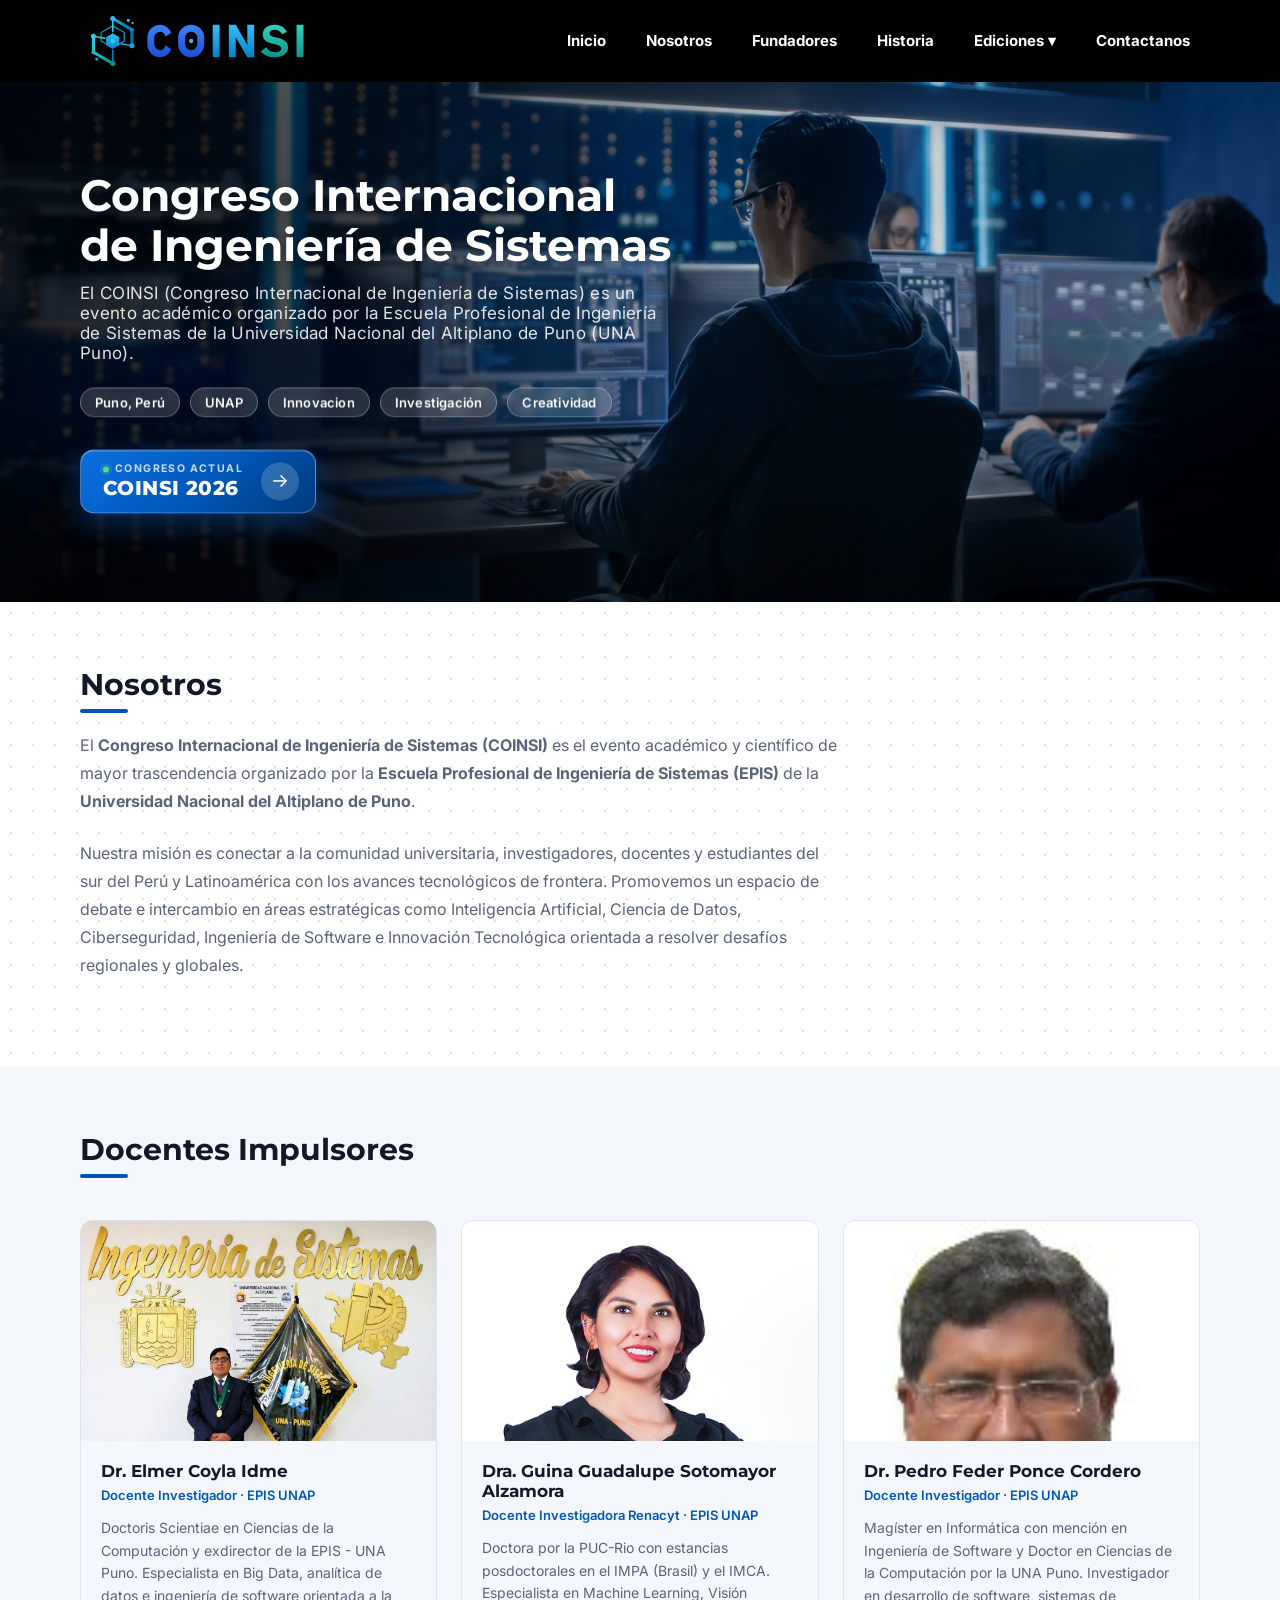
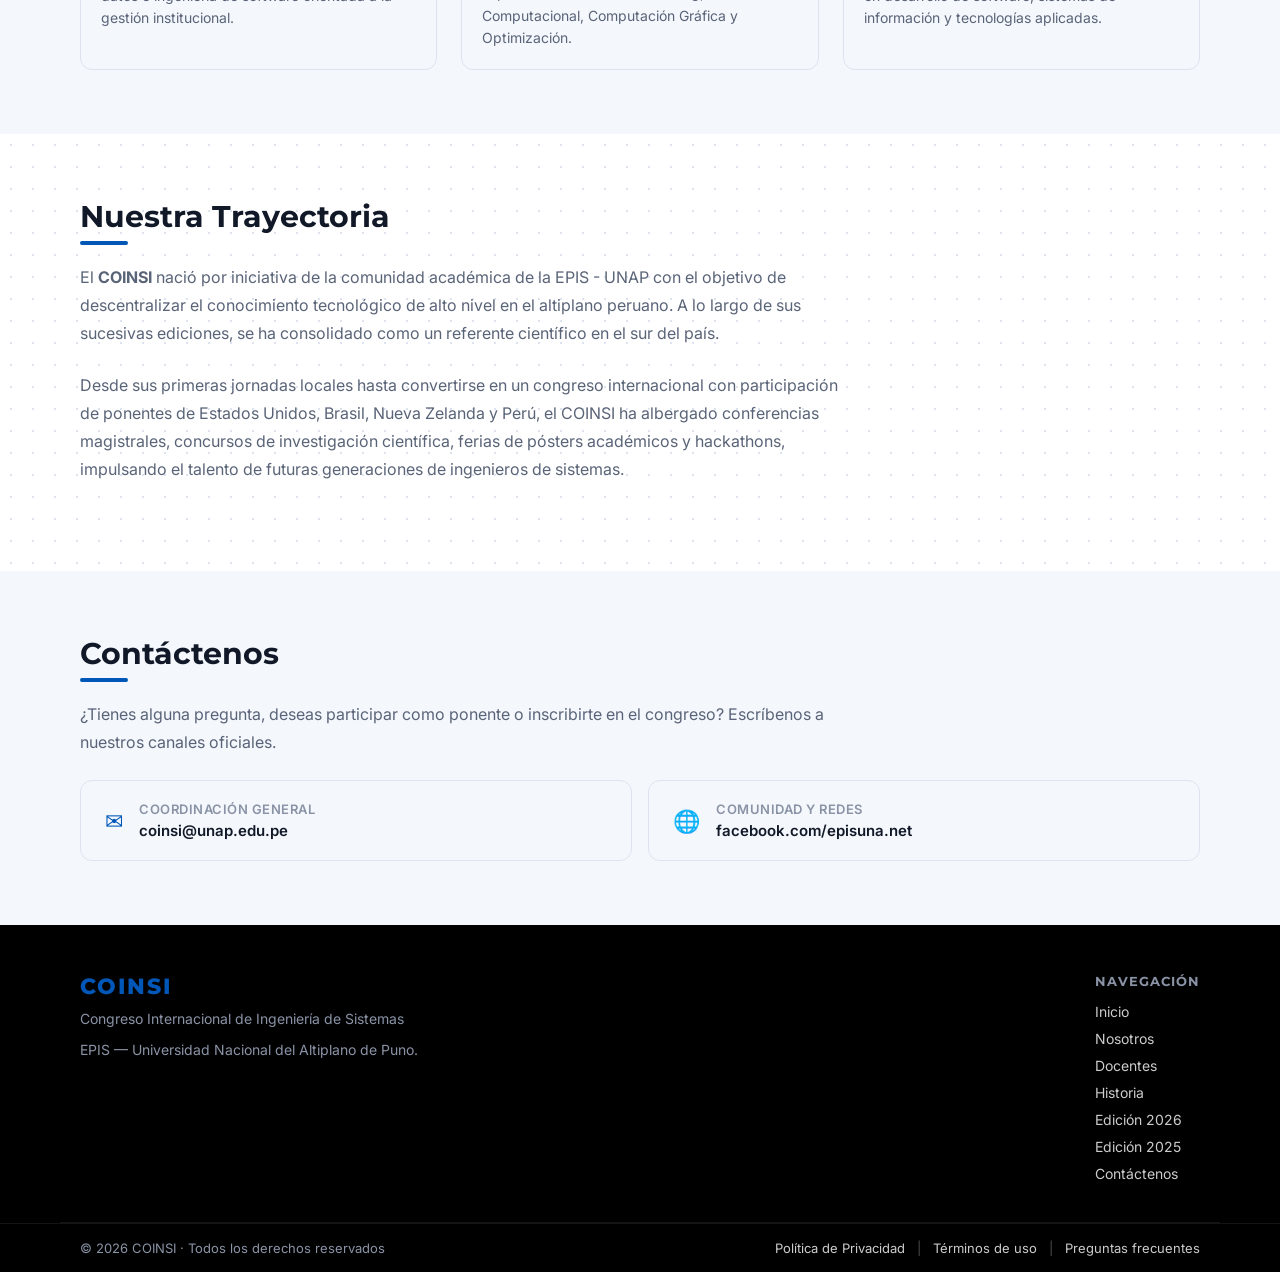
==== commit 4853ba7d: "revert: restaurar logo anterior de coinsi" ====
--- a/index.html
+++ b/index.html
@@ -12,7 +12,7 @@
 
 <header>
     <div class="wrap header-inner">
-        <img src="coinsi/images/Logocoinsi.svg?v=2" class="logoCongreso" alt="COINSI">
+        <img src="coinsi/images/Logocoinsi.svg" class="logoCongreso">
         <button type="button" class="menu-toggle" aria-label="Abrir menú" aria-controls="menu-principal" aria-expanded="false">
             <span></span>
             <span></span>
